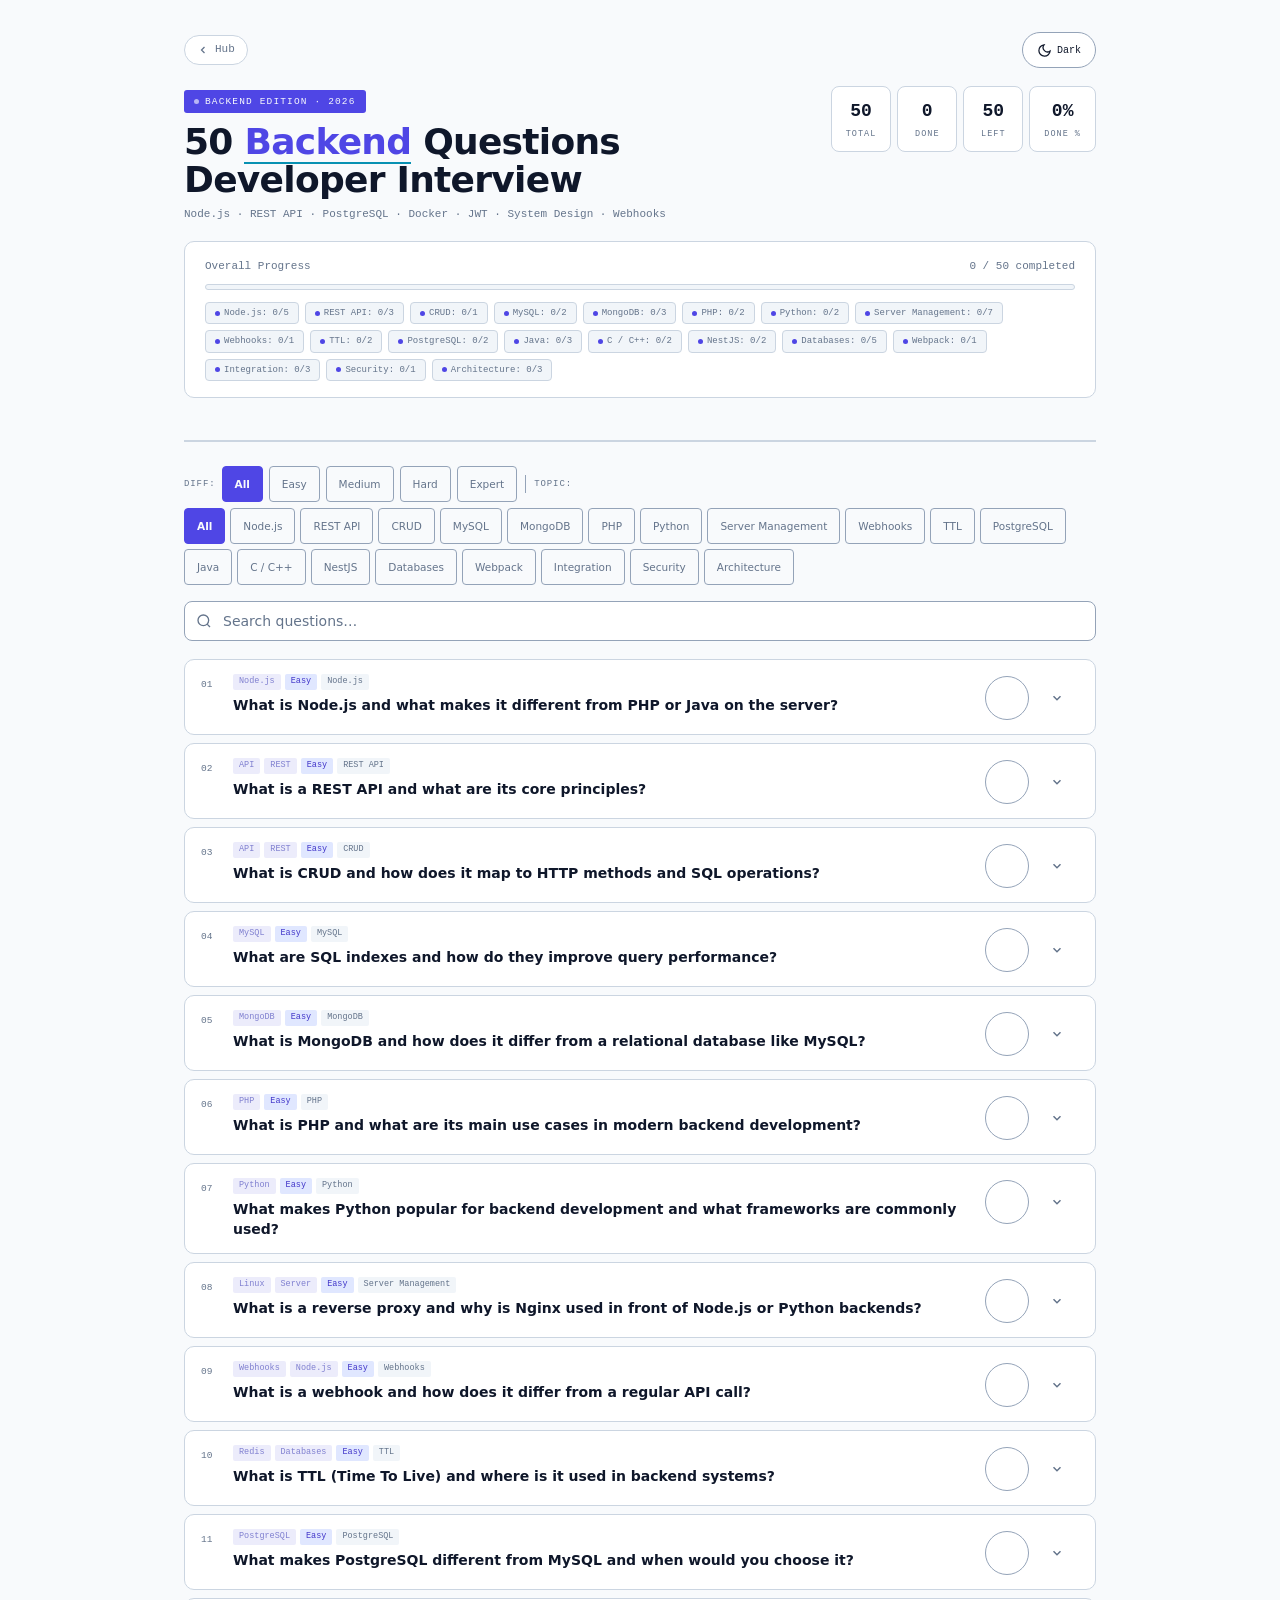
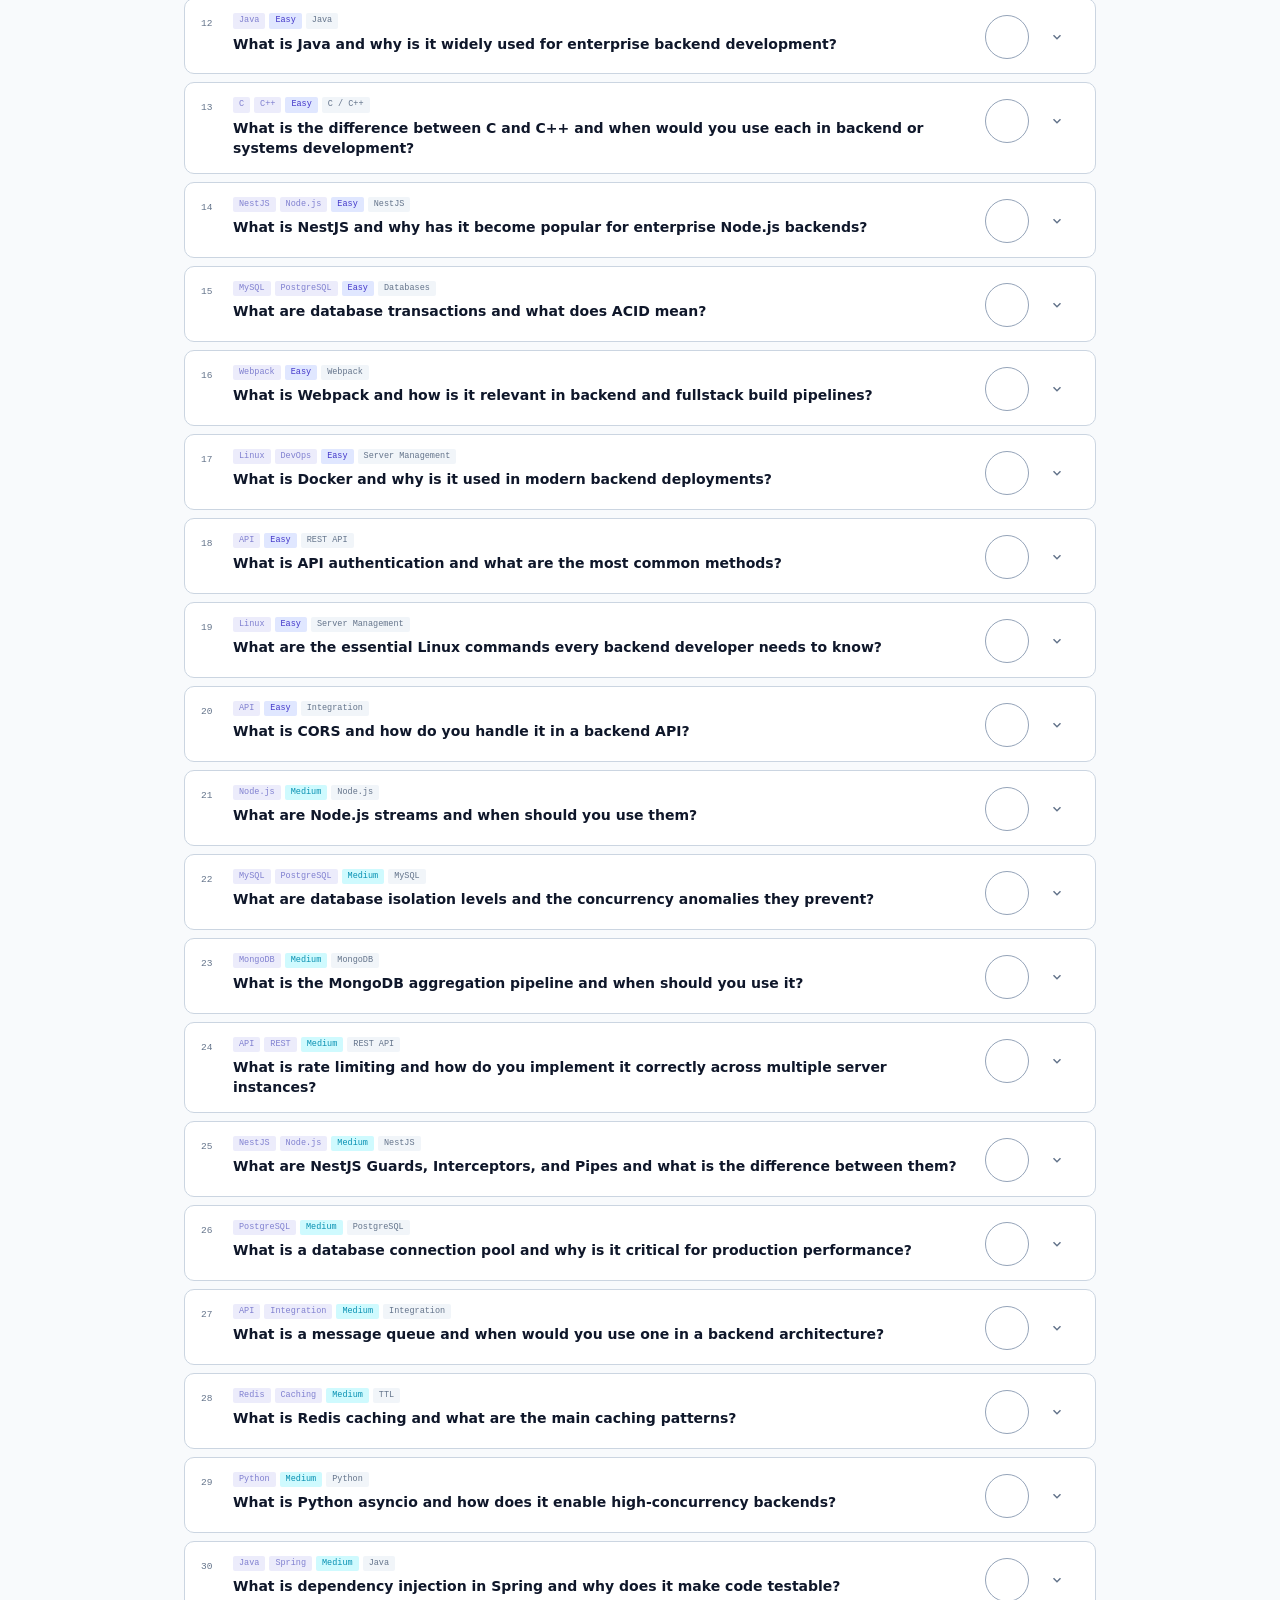
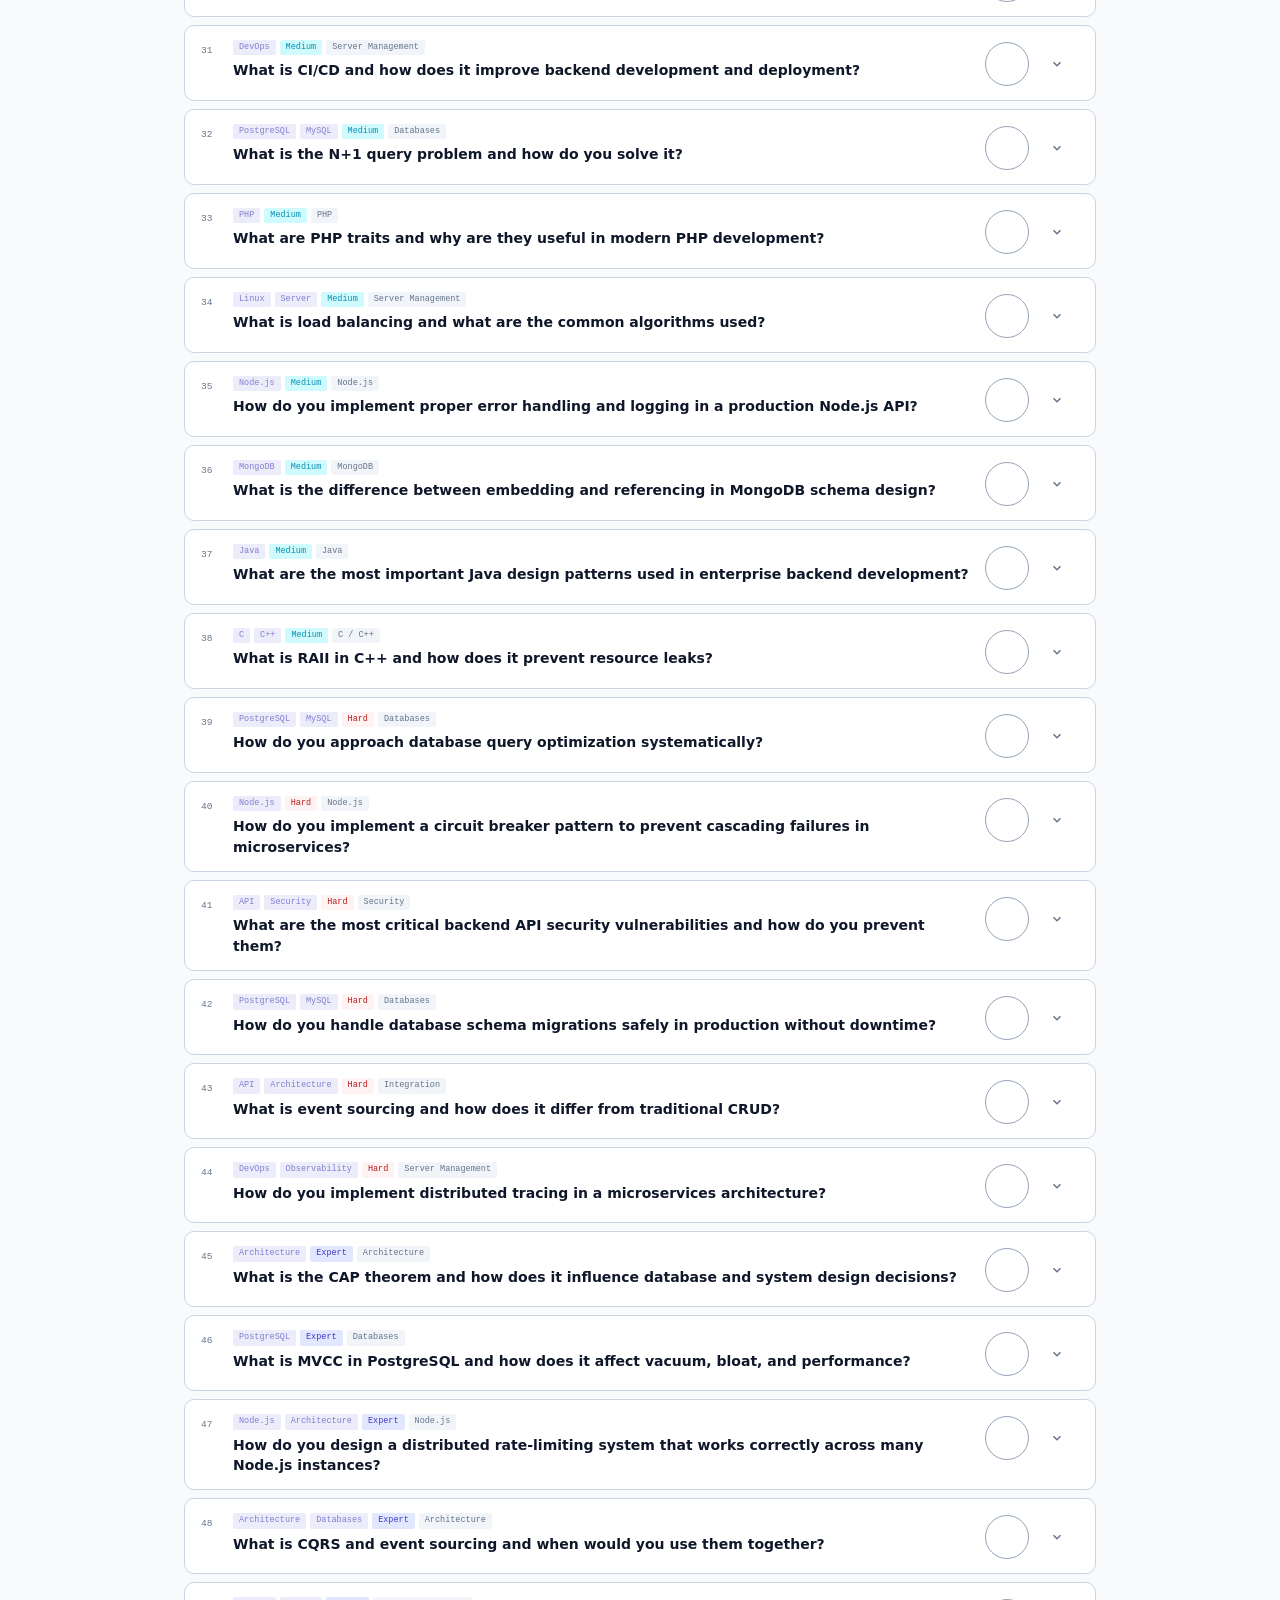
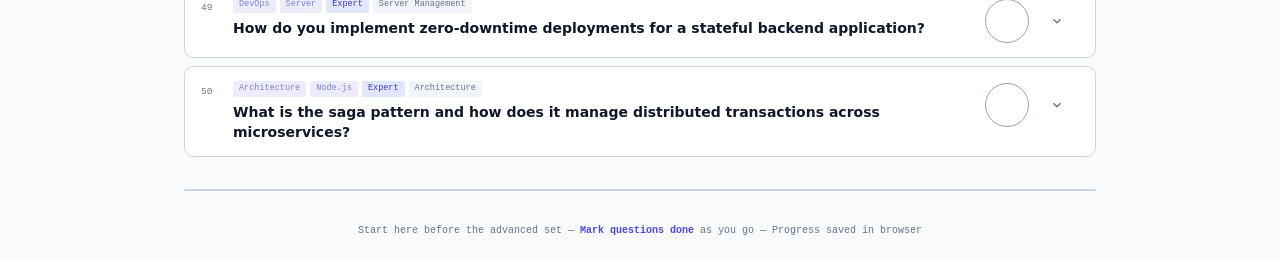
==== backend-50/index.html @ 34aa57be "initial commit" ====
<!DOCTYPE html>
<html lang="en" data-theme="light">

<head>
  <meta charset="UTF-8">
  <meta name="viewport" content="width=device-width, initial-scale=1.0">

  <!-- Security headers -->
  <meta http-equiv="X-Content-Type-Options" content="nosniff">
  <meta http-equiv="X-Frame-Options" content="DENY">
  <meta http-equiv="Referrer-Policy" content="strict-origin-when-cross-origin">
  <meta http-equiv="Permissions-Policy" content="camera=(), microphone=(), geolocation=()">
  <meta http-equiv="Content-Security-Policy"
    content="default-src 'self'; script-src 'self'; style-src 'self' https://fonts.googleapis.com; font-src 'self' https://fonts.gstatic.com; img-src 'self' data:; connect-src 'none'; frame-ancestors 'none'; base-uri 'self'; form-action 'self';">

  <!-- SEO -->
  <title>50 Basic Full Stack Interview Questions — React, JS, CSS, Node &amp; More</title>
  <meta name="description"
    content="50 beginner-level full-stack developer interview questions covering React, JavaScript, CSS, TailwindCSS, Node.js, Linux, MySQL, MongoDB, Git and more.">

  <!-- Fonts -->
  <link rel="preconnect" href="https://fonts.googleapis.com">
  <link rel="preconnect" href="https://fonts.gstatic.com" crossorigin>
  <link rel="stylesheet"
    href="https://fonts.googleapis.com/css2?family=Inter:wght@300;400;500;600;700&family=DM+Mono:wght@400;500&display=swap">

  <!-- Stylesheet -->
  <link rel="stylesheet" href="css/styles.css">

  <!-- Theme: runs before body to prevent FOUC -->
  <script src="../assets/js/theme.js"></script>
</head>

<body>

  <!-- Skip navigation link (keyboard / AT users) -->
  <a href="#main-content" class="skip-link">Skip to main content</a>

  <!-- ARIA live region for dynamic announcements -->
  <div id="a11y-live" role="status" aria-live="polite" aria-atomic="true"></div>

  <div class="wrap">

    <header>
      <!-- Top utility row: back link + theme toggle -->
      <div class="hdr-top-row">
        <a href="../index.html" class="back-link" aria-label="Back to Interview Prep Hub">
          <svg width="12" height="12" viewBox="0 0 24 24" fill="none" stroke="currentColor" stroke-width="2.5"
            aria-hidden="true">
            <polyline points="15 18 9 12 15 6" />
          </svg>
          Hub
        </a>
        <button id="theme-toggle" class="theme-btn" aria-label="Switch to dark mode" type="button">
          <!-- Icon injected by app.js -->
        </button>
      </div>

      <div class="hdr-row">
        <div>
          <div class="badge" aria-label="Backend Edition 2026">Backend Edition · 2026</div>
          <h1>50 <em>Backend</em> Questions<br>Developer Interview</h1>
          <p class="sub">Node.js · REST API · PostgreSQL · Docker · JWT · System Design · Webhooks</p>
        </div>

        <!-- Stats (aria-live so updates are announced) -->
        <div class="stats" id="stats-region" role="group" aria-label="Progress stats" aria-live="polite">
          <div class="sp">
            <span class="sn" id="tQ" style="color:var(--accent)">50</span>
            <span class="sl">Total</span>
          </div>
          <div class="sp">
            <span class="sn" id="dQ" style="color:var(--accent)">0</span>
            <span class="sl">Done</span>
          </div>
          <div class="sp">
            <span class="sn" id="lQ" style="color:var(--amber)">50</span>
            <span class="sl">Left</span>
          </div>
          <div class="sp">
            <span class="sn" id="pQ" style="color:var(--muted)">0%</span>
            <span class="sl">Done %</span>
          </div>
        </div>
      </div>

      <!-- Progress bar -->
      <div class="pw" role="region" aria-label="Overall progress">
        <div class="pm">
          <span>Overall Progress</span>
          <span id="ptxt" aria-live="polite">0 / 50 completed</span>
        </div>
        <div class="ptrack" role="progressbar" aria-valuenow="0" aria-valuemin="0" aria-valuemax="100"
          aria-label="Completion progress">
          <div class="pfill" id="pfill"></div>
        </div>
        <div class="cpwrap" id="cpwrap" aria-label="Progress by category"></div>
      </div>
    </header>

    <main id="main-content">

      <!-- Filters -->
      <nav aria-label="Filter questions">
        <div class="fb" role="group" aria-label="Filter controls">
          <span class="fl" id="diff-label">Diff:</span>
          <button class="btn" data-d="all" aria-pressed="true" aria-describedby="diff-label">All</button>
          <button class="btn" data-d="Easy" aria-pressed="false" aria-describedby="diff-label">Easy</button>
          <button class="btn" data-d="Medium" aria-pressed="false" aria-describedby="diff-label">Medium</button>
          <button class="btn" data-d="Hard" aria-pressed="false" aria-describedby="diff-label">Hard</button>
          <button class="btn" data-d="Expert" aria-pressed="false" aria-describedby="diff-label">Expert</button>
          <div class="fs" role="separator" aria-hidden="true"></div>
          <span class="fl" id="topic-label">Topic:</span>
          <div class="fbwrap" id="catbtns" role="group" aria-labelledby="topic-label"></div>
        </div>
      </nav>

      <!-- Search -->
      <div class="sw">
        <svg class="sico" viewBox="0 0 24 24" fill="none" stroke="currentColor" stroke-width="2" aria-hidden="true">
          <circle cx="11" cy="11" r="8" />
          <line x1="21" y1="21" x2="16.65" y2="16.65" />
        </svg>
        <label for="srch" class="sr-only">Search questions</label>
        <input type="search" id="srch" name="search" placeholder="Search questions…" maxlength="120" autocomplete="off"
          spellcheck="false" aria-label="Search questions by topic, category or keyword">
      </div>

      <!-- Question list -->
      <section aria-label="Interview questions" aria-live="polite" aria-relevant="additions removals">
        <div class="ql" id="ql" role="list"></div>
      </section>

    </main>

    <footer>
      Start here before the advanced set —
      <span>Mark questions done</span> as you go —
      Progress saved in browser
    </footer>

  </div><!-- /.wrap -->

  <!-- App JS (deferred) -->
  <script src="js/app.js" defer></script>
</body>

</html>
---- backend-50/css/styles.css ----
/*
 * backend-50/css/styles.css
 * Mobile-first, dark/light mode, WCAG 2.1 AA accessible.
 * Accent: indigo (#4f46e5) / cyan (#0891b2)
 */

@import url('https://fonts.googleapis.com/css2?family=Inter:wght@300;400;500;600;700&family=DM+Mono:wght@400;500&display=swap');

/* ── Resets ── */
*, *::before, *::after { box-sizing: border-box; margin: 0; padding: 0; }

/* ── Skip link ── */
.skip-link {
  position: absolute; top: -100%; left: 50%; transform: translateX(-50%);
  background: var(--accent); color: #fff;
  padding: 8px 20px; border-radius: 0 0 8px 8px;
  font-weight: 700; font-size: 14px; z-index: 9999;
  transition: top .2s; text-decoration: none;
}
.skip-link:focus { top: 0; }

/* ── Screen reader only ── */
.sr-only {
  position: absolute; width: 1px; height: 1px; padding: 0;
  margin: -1px; overflow: hidden; clip: rect(0,0,0,0);
  white-space: nowrap; border: 0;
}

/* ── Light tokens (default) ── */
:root,
[data-theme="light"] {
  --bg: #f8fafc;
  --surface: #ffffff;
  --surface2: #f1f5f9;
  --surface3: #e2e8f0;
  --border: #cbd5e1;
  --border2: #94a3b8;
  --text: #0f172a;
  --text2: #334155;
  --muted: #64748b;
  --accent: #4f46e5;
  --accent-dim: rgba(79,70,229,.08);
  --amber: #0891b2;
  --amber-dim: rgba(8,145,178,.08);
  --easy-bg: #e0e7ff; --easy-text: #4338ca;
  --med-bg: #cffafe;  --med-text: #0891b2;
  --hard-bg: #fef2f2; --hard-text: #b91c1c;
  --expert-bg: #fce7f3; --expert-text: #be185d;
  --code-bg: #1e1e2e; --code-text: #cdd6f4;
  --progress-fill: linear-gradient(90deg,#4f46e5,#0891b2);
  color-scheme: light;
}

/* ── Dark tokens ── */
[data-theme="dark"] {
  --bg: #0f172a;
  --surface: #1e293b;
  --surface2: #334155;
  --surface3: #475569;
  --border: #334155;
  --border2: #475569;
  --text: #f8fafc;
  --text2: #cbd5e1;
  --muted: #94a3b8;
  --accent: #818cf8;
  --accent-dim: rgba(129,140,248,.1);
  --amber: #22d3ee;
  --amber-dim: rgba(34,211,238,.1);
  --easy-bg: rgba(129,140,248,.1); --easy-text: #818cf8;
  --med-bg: rgba(34,211,238,.1);  --med-text: #22d3ee;
  --hard-bg: rgba(248,113,113,.1); --hard-text: #f87171;
  --expert-bg: rgba(244,114,182,.1); --expert-text: #f472b6;
  --code-bg: #0b1610; --code-text: #a0d8a8;
  --progress-fill: linear-gradient(90deg,#818cf8,#22d3ee);
  color-scheme: dark;
}

/* System preference fallback */
@media (prefers-color-scheme: dark) {
  :root:not([data-theme="light"]) {
    --bg: #0f172a; --surface: #1e293b; --surface2: #334155; --surface3: #475569;
    --border: #334155; --border2: #475569; --text: #f8fafc; --text2: #cbd5e1;
    --muted: #94a3b8; --accent: #818cf8; --accent-dim: rgba(129,140,248,.1);
    --amber: #22d3ee; --amber-dim: rgba(34,211,238,.1);
    --easy-bg: rgba(129,140,248,.1); --easy-text: #818cf8;
    --med-bg: rgba(34,211,238,.1);  --med-text: #22d3ee;
    --hard-bg: rgba(248,113,113,.1); --hard-text: #f87171;
    --expert-bg: rgba(244,114,182,.1); --expert-text: #f472b6;
    --code-bg: #0b1610; --code-text: #a0d8a8;
    --progress-fill: linear-gradient(90deg,#818cf8,#22d3ee);
    color-scheme: dark;
  }
}

/* ── Base ── */
html { scroll-behavior: smooth; }

body {
  font-family: 'Inter', system-ui, sans-serif;
  background: var(--bg);
  color: var(--text);
  min-height: 100vh;
  line-height: 1.6;
  transition: background .3s, color .3s;
}

/* ── Layout ── */
.wrap {
  max-width: 960px;
  margin: 0 auto;
  padding: 0 clamp(14px, 4vw, 24px);
}

/* ── Header ── */
header {
  padding: clamp(20px,4vw,32px) 0 clamp(16px,3vw,22px);
  border-bottom: 2px solid var(--border);
  margin-bottom: clamp(16px,3vw,24px);
}

.hdr-top-row {
  display: flex;
  align-items: center;
  justify-content: space-between;
  margin-bottom: clamp(12px, 2vw, 18px);
  flex-wrap: wrap;
  gap: 8px;
}

.hdr-row {
  display: flex;
  align-items: flex-start;
  justify-content: space-between;
  gap: 16px;
  flex-wrap: wrap;
  margin-bottom: clamp(14px,2vw,18px);
}

/* Back link */
.back-link {
  display: inline-flex;
  align-items: center;
  gap: 6px;
  font-family: 'DM Mono', monospace;
  font-size: 11px;
  color: var(--muted);
  text-decoration: none;
  padding: 5px 12px;
  border-radius: 99px;
  border: 1px solid var(--border);
  background: var(--surface);
  transition: color .2s, border-color .2s;
}
.back-link:hover { color: var(--accent); border-color: var(--accent); }
.back-link:focus-visible { outline: 3px solid var(--accent); outline-offset: 2px; }

/* Theme toggle */
.theme-btn {
  display: inline-flex;
  align-items: center;
  justify-content: center;
  gap: 5px;
  padding: 6px 14px;
  border-radius: 99px;
  border: 1px solid var(--border2);
  background: var(--surface);
  color: var(--text);
  font-family: 'DM Mono', monospace;
  font-size: 10px;
  cursor: pointer;
  transition: border-color .2s, background .2s;
  min-height: 36px;
}
.theme-btn:hover { border-color: var(--accent); }
.theme-btn:focus-visible { outline: 3px solid var(--accent); outline-offset: 2px; }

/* Badge */
.badge {
  display: inline-flex;
  align-items: center;
  gap: 6px;
  background: var(--accent);
  color: var(--bg);
  font-size: 9.5px;
  letter-spacing: .12em;
  text-transform: uppercase;
  padding: 4px 10px;
  border-radius: 3px;
  margin-bottom: 10px;
  font-family: 'DM Mono', monospace;
}
.badge::before { content: ''; width: 5px; height: 5px; border-radius: 50%; background: rgba(255,255,255,.6); }

h1 {
  font-size: clamp(22px, 5vw, 36px);
  font-weight: 800;
  line-height: 1.05;
  letter-spacing: -.02em;
  color: var(--text);
}
h1 em { font-style: normal; color: var(--accent); border-bottom: 2px solid var(--amber); }

.sub {
  font-size: 11px;
  color: var(--muted);
  margin-top: 6px;
  font-family: 'DM Mono', monospace;
  line-height: 1.7;
}

/* ── Stats ── */
.stats {
  display: grid;
  grid-template-columns: repeat(2, 1fr);
  gap: 6px;
  flex-shrink: 0;
}
@media (min-width: 480px) {
  .stats { display: flex; flex-wrap: wrap; gap: 6px; }
}
.sp {
  background: var(--surface);
  border: 1.5px solid var(--border);
  border-radius: 8px;
  padding: 10px 14px;
  display: flex;
  flex-direction: column;
  align-items: center;
  gap: 2px;
  min-width: 60px;
}
.sn { font-size: clamp(16px,3vw,18px); font-weight: 800; font-family: 'DM Mono', monospace; }
.sl { font-size: 8.5px; color: var(--muted); text-transform: uppercase; letter-spacing: .12em; font-family: 'DM Mono', monospace; }

/* ── Progress ── */
.pw {
  background: var(--surface);
  border: 1.5px solid var(--border);
  border-radius: 10px;
  padding: clamp(12px,2vw,16px) clamp(14px,3vw,20px);
  margin-bottom: clamp(14px,2vw,20px);
}
.pm {
  display: flex;
  justify-content: space-between;
  font-size: 11px;
  color: var(--muted);
  margin-bottom: 8px;
  font-family: 'DM Mono', monospace;
  flex-wrap: wrap;
  gap: 4px;
}
.ptrack { height: 6px; background: var(--surface2); border-radius: 3px; overflow: hidden; border: 1px solid var(--border); }
.pfill {
  height: 100%;
  background: var(--progress-fill);
  border-radius: 3px;
  transition: width .5s cubic-bezier(.4,0,.2,1);
  width: 0%;
}
.cpwrap { display: flex; gap: 6px; margin-top: 12px; flex-wrap: wrap; }
.cpill {
  font-size: 9px;
  font-family: 'DM Mono', monospace;
  padding: 3px 9px;
  border-radius: 4px;
  background: var(--surface2);
  color: var(--muted);
  display: flex; align-items: center; gap: 4px;
  border: 1px solid var(--border);
}
.cpill .dot { width: 5px; height: 5px; border-radius: 50%; background: var(--accent); flex-shrink: 0; }

/* ── Filter bar ── */
.fb {
  display: flex;
  gap: 6px;
  flex-wrap: wrap;
  margin-bottom: clamp(12px,2vw,16px);
  align-items: center;
}
.fl { font-size: 9px; color: var(--muted); letter-spacing: .1em; text-transform: uppercase; font-family: 'DM Mono', monospace; white-space: nowrap; }
.fs { width: 1px; height: 18px; background: var(--border2); margin: 0 2px; flex-shrink: 0; }
.fbwrap { display: flex; gap: 5px; flex-wrap: wrap; }

/* Buttons — min 44px touch target */
.btn {
  padding: 0 12px;
  min-height: 36px;
  border-radius: 4px;
  border: 1.5px solid var(--border2);
  background: transparent;
  color: var(--muted);
  font-size: 10.5px;
  cursor: pointer;
  transition: all .15s;
  white-space: nowrap;
  font-weight: 500;
  font-family: inherit;
}
.btn:hover { border-color: var(--accent); color: var(--accent); }
.btn:focus-visible { outline: 3px solid var(--accent); outline-offset: 2px; }
.btn[aria-pressed="true"] { background: var(--accent); border-color: var(--accent); color: var(--bg); font-weight: 700; }
.btn[aria-pressed="true"].e { background: var(--easy-text); border-color: var(--easy-text); color: var(--bg); }
.btn[aria-pressed="true"].m { background: var(--amber); border-color: var(--amber); color: var(--bg); }
.btn[aria-pressed="true"].h { background: var(--hard-text); border-color: var(--hard-text); color: var(--bg); }
.btn[aria-pressed="true"].x { background: var(--expert-text); border-color: var(--expert-text); color: var(--bg); }

/* ── Search ── */
.sw { position: relative; margin-bottom: clamp(14px,2vw,18px); }
.sico {
  position: absolute; left: 12px; top: 50%; transform: translateY(-50%);
  color: var(--muted); pointer-events: none;
  width: 16px; height: 16px;
}
#srch {
  width: 100%;
  background: var(--surface);
  border: 1.5px solid var(--border2);
  border-radius: 8px;
  padding: 11px 14px 11px 38px;
  color: var(--text);
  font-size: 14px;
  font-family: inherit;
  outline: none;
  transition: border-color .2s;
}
#srch:focus { border-color: var(--accent); box-shadow: 0 0 0 3px var(--accent-dim); }
#srch::placeholder { color: var(--muted); }

/* ── Question list ── */
.ql { display: flex; flex-direction: column; gap: 8px; }

/* ── Question card ── */
.qc {
  background: var(--surface);
  border: 1.5px solid var(--border);
  border-radius: 10px;
  overflow: hidden;
  transition: border-color .2s, transform .15s, box-shadow .2s;
}
.qc:hover { border-color: var(--border2); transform: translateY(-1px); box-shadow: 0 2px 12px rgba(0,0,0,.06); }
.qc.done { border-color: color-mix(in srgb, var(--accent) 30%, transparent); background: color-mix(in srgb, var(--accent) 3%, var(--surface)); }
.qc.open { border-color: var(--accent); box-shadow: 0 0 0 2px var(--accent-dim); }

/* Question header — clickable via button */
.qh {
  display: flex;
  align-items: flex-start;
  gap: 10px;
  padding: clamp(12px,2vw,14px) clamp(12px,2.5vw,16px);
}
.qn { font-family: 'DM Mono', monospace; font-size: 9.5px; color: var(--muted); min-width: 22px; padding-top: 3px; }
.qm { flex: 1; min-width: 0; }
.qt { display: flex; gap: 4px; flex-wrap: wrap; margin-bottom: 5px; }
.tg { font-family: 'DM Mono', monospace; font-size: 8.5px; padding: 1px 6px; border-radius: 2px; font-weight: 500; }
.tt { background: rgba(100,100,220,.12); color: #8080d0; }
.tc { background: var(--surface2); color: var(--muted); }
.te { background: var(--easy-bg); color: var(--easy-text); }
.tm { background: var(--med-bg); color: var(--med-text); }
.th { background: var(--hard-bg); color: var(--hard-text); }
.tx { background: var(--expert-bg); color: var(--expert-text); }
.qq { font-size: clamp(13px,2.5vw,14px); font-weight: 600; color: var(--text); line-height: 1.45; }

.qa { display: flex; align-items: center; gap: 6px; flex-shrink: 0; padding-top: 2px; }

/* Done button — 44×44 touch target (WCAG 2.5.5) */
.db {
  width: 44px; height: 44px;
  border-radius: 50%;
  border: 1.5px solid var(--border2);
  background: transparent;
  cursor: pointer;
  display: flex; align-items: center; justify-content: center;
  transition: all .18s;
  flex-shrink: 0;
  color: var(--muted);
}
.db:hover { border-color: var(--accent); background: var(--accent-dim); }
.db:focus-visible { outline: 3px solid var(--accent); outline-offset: 2px; }
.db[aria-pressed="true"] { background: var(--accent); border-color: var(--accent); }
.db svg { width: 12px; height: 12px; stroke: var(--bg); stroke-width: 3; fill: none; opacity: 0; transition: opacity .15s; }
.db[aria-pressed="true"] svg { opacity: 1; }

/* Toggle button — 44×44 */
.toggle-btn {
  width: 44px; height: 44px;
  border-radius: 50%;
  border: none;
  background: transparent;
  cursor: pointer;
  display: flex; align-items: center; justify-content: center;
  flex-shrink: 0;
  color: var(--muted);
  transition: color .2s, background .2s;
}
.toggle-btn:hover { background: var(--surface2); color: var(--accent); }
.toggle-btn:focus-visible { outline: 3px solid var(--accent); outline-offset: 2px; }
.toggle-btn svg { transition: transform .3s cubic-bezier(.4,0,.2,1); }
.toggle-btn[aria-expanded="true"] svg { transform: rotate(180deg); color: var(--accent); }

/* ── Answer body ── */
.qb {
  border-top: 1.5px solid var(--border);
  background: var(--surface2);
  padding: clamp(14px,3vw,18px) clamp(14px,3vw,18px) clamp(16px,3vw,20px);
}
.qb[hidden] { display: none !important; }

/* Indent on wider screens */
@media (min-width: 600px) {
  .qb { padding-left: 52px; }
}

.sh {
  font-family: 'DM Mono', monospace;
  font-size: 8.5px; color: var(--accent);
  letter-spacing: .18em; text-transform: uppercase;
  margin-bottom: 9px;
  display: flex; align-items: center; gap: 8px;
}
.sh::after { content: ''; flex: 1; height: 1px; background: var(--border); }

.at { font-size: clamp(12.5px,2.5vw,13.5px); color: var(--text2); line-height: 1.82; }
.at strong { color: var(--text); font-weight: 700; }
.at em { color: var(--muted); font-style: italic; }
.at code {
  font-family: 'DM Mono', monospace;
  font-size: 11px;
  background: var(--surface3);
  padding: 1px 5px; border-radius: 3px;
  color: var(--accent);
  border: 1px solid var(--border);
  word-break: break-all;
}

.cb {
  background: var(--code-bg);
  border-radius: 8px;
  padding: clamp(10px,2vw,14px) clamp(12px,2.5vw,16px);
  margin: 11px 0;
  font-family: 'DM Mono', monospace;
  font-size: clamp(10px,2vw,11px);
  color: var(--code-text);
  overflow-x: auto;
  line-height: 1.65;
  white-space: pre-wrap;
  word-break: break-word;
  border: 1px solid var(--border2);
}

.eb {
  background: var(--accent-dim);
  border: 1.5px solid color-mix(in srgb, var(--accent) 20%, transparent);
  border-radius: 8px;
  padding: clamp(10px,2vw,13px) clamp(12px,2.5vw,15px);
  margin-top: 12px;
}
.ehe { font-family: 'DM Mono', monospace; font-size: 8.5px; color: var(--accent); letter-spacing: .12em; margin-bottom: 7px; text-transform: uppercase; }
.et { font-size: clamp(12px,2vw,12.5px); color: var(--text2); line-height: 1.75; font-style: italic; }

.tb {
  background: var(--amber-dim);
  border-left: 3px solid color-mix(in srgb, var(--amber) 50%, transparent);
  padding: 10px 13px;
  margin-top: 11px;
  font-size: clamp(11.5px,2vw,12px);
  color: var(--muted);
  line-height: 1.7;
  border-radius: 0 6px 6px 0;
}
.tbl { font-weight: 700; color: var(--amber); font-family: 'DM Mono', monospace; font-size: 9px; letter-spacing: .1em; margin-bottom: 3px; text-transform: uppercase; }

/* ── Empty state ── */
.es {
  text-align: center;
  padding: clamp(40px,8vw,60px) 20px;
  color: var(--muted);
}
.es p { font-size: 14px; }

/* ── Footer ── */
footer {
  padding: clamp(20px,4vw,32px) 0 clamp(16px,3vw,20px);
  text-align: center;
  color: var(--muted);
  font-size: 10px;
  font-family: 'DM Mono', monospace;
  border-top: 2px solid var(--border);
  margin-top: clamp(24px,4vw,32px);
}
footer span { color: var(--accent); font-weight: 700; }

/* ── Live region (screen reader announcements) ── */
#a11y-live { position: absolute; left: -9999px; top: auto; width: 1px; height: 1px; overflow: hidden; }

/* ── Reduced motion ── */
@media (prefers-reduced-motion: reduce) {
  *, *::before, *::after {
    animation-duration: 0.01ms !important;
    animation-iteration-count: 1 !important;
    transition-duration: 0.01ms !important;
  }
}
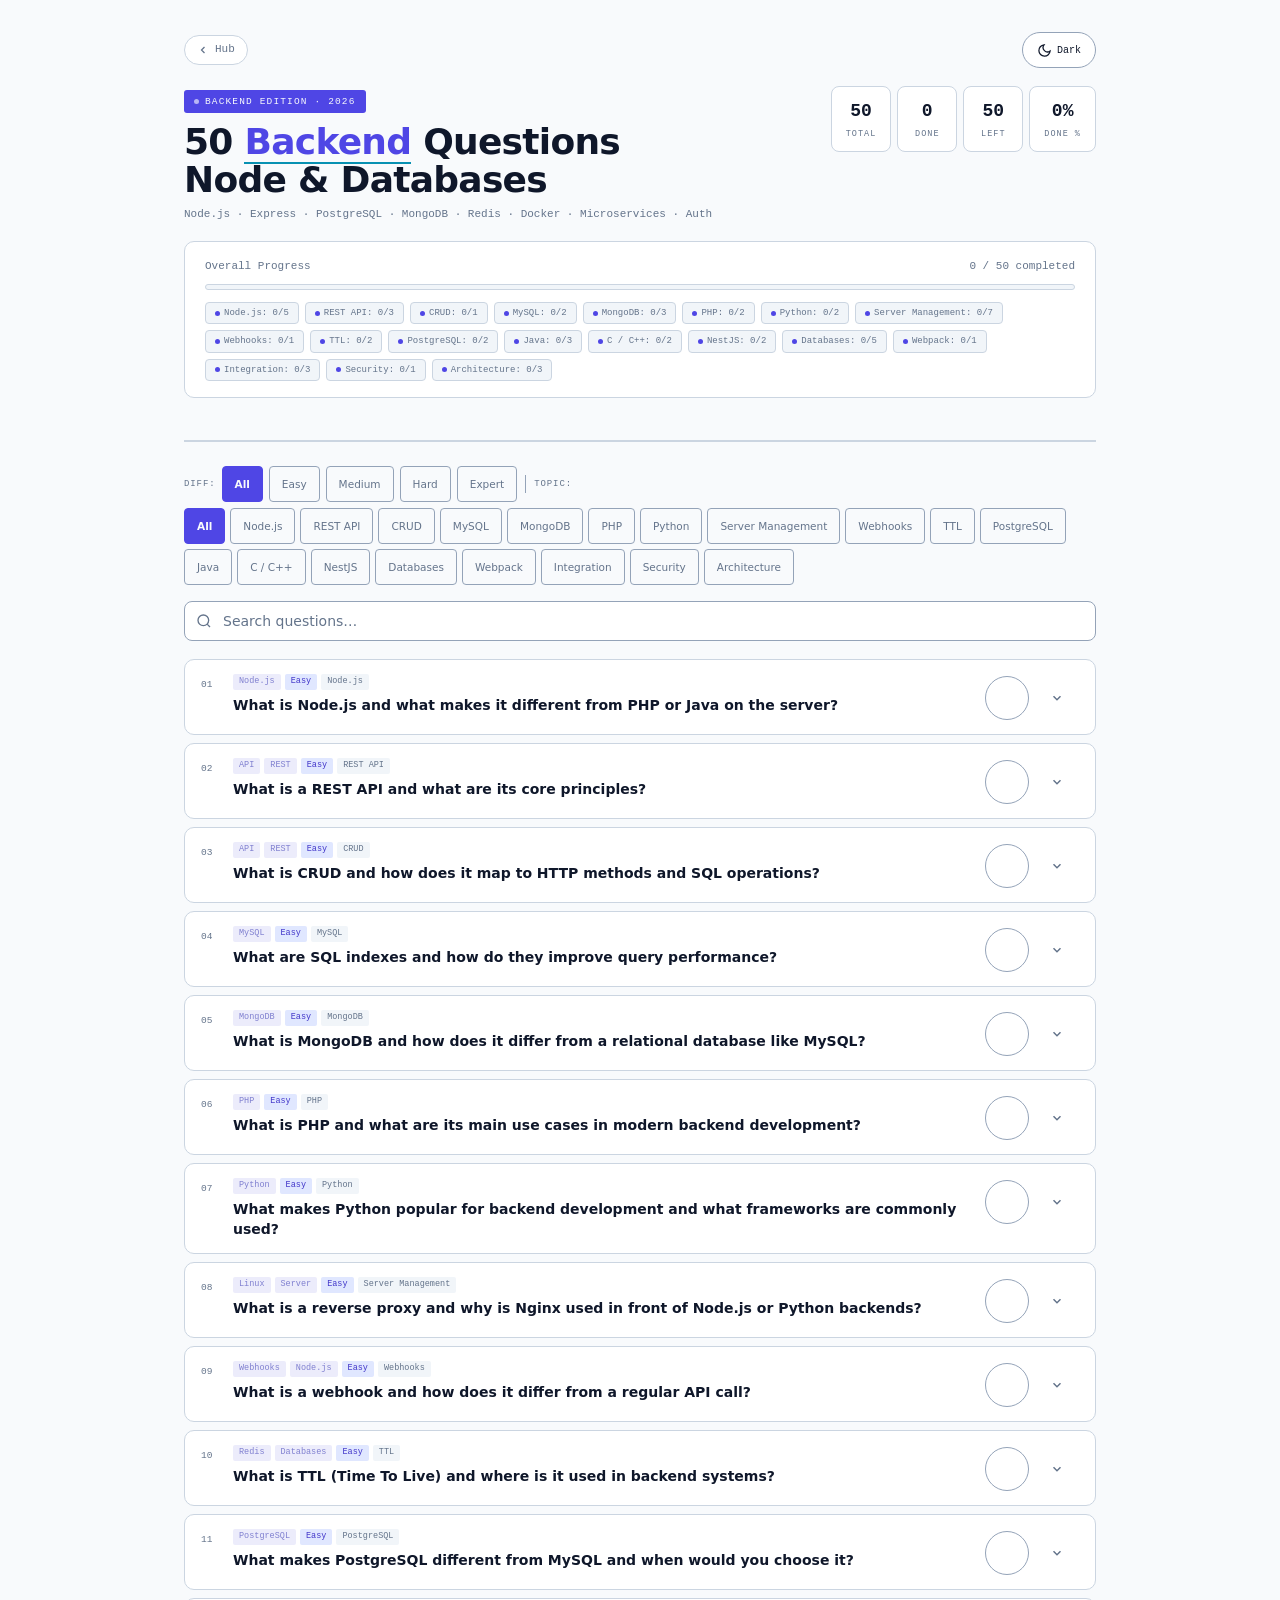
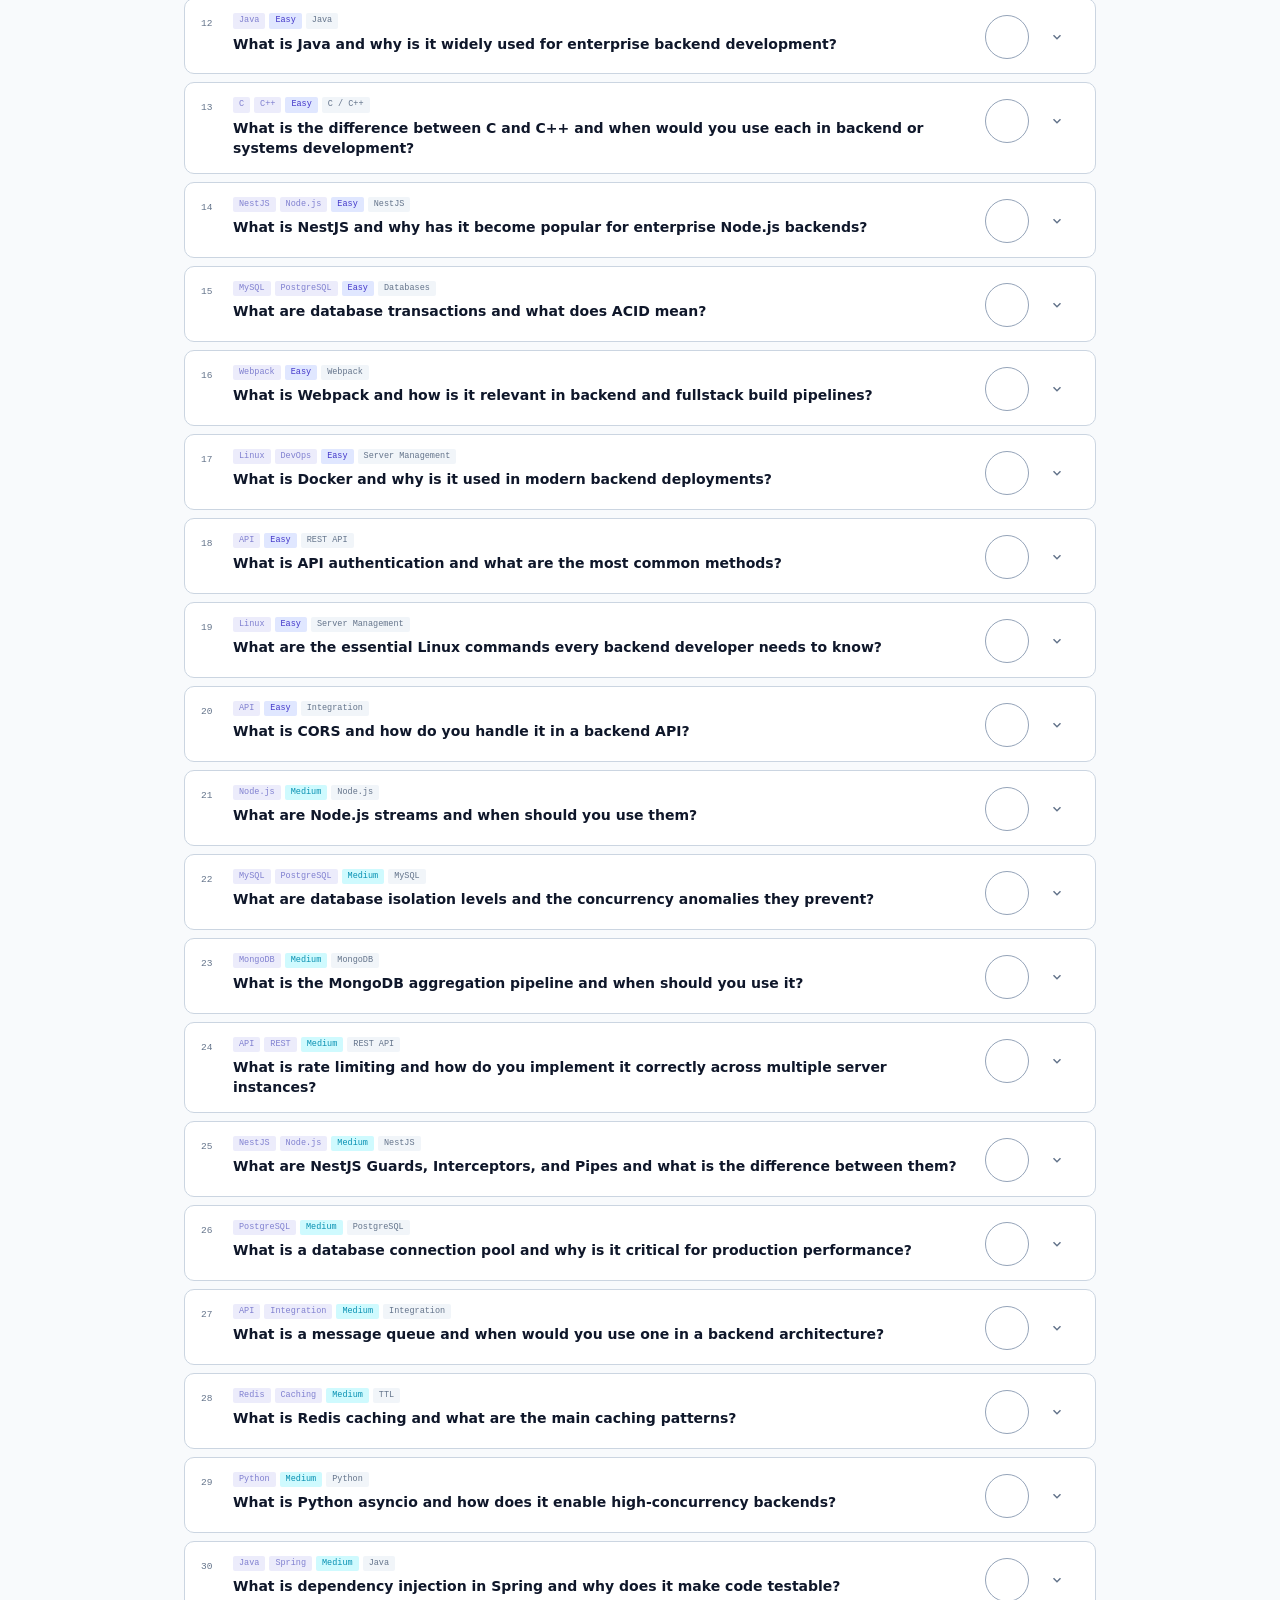
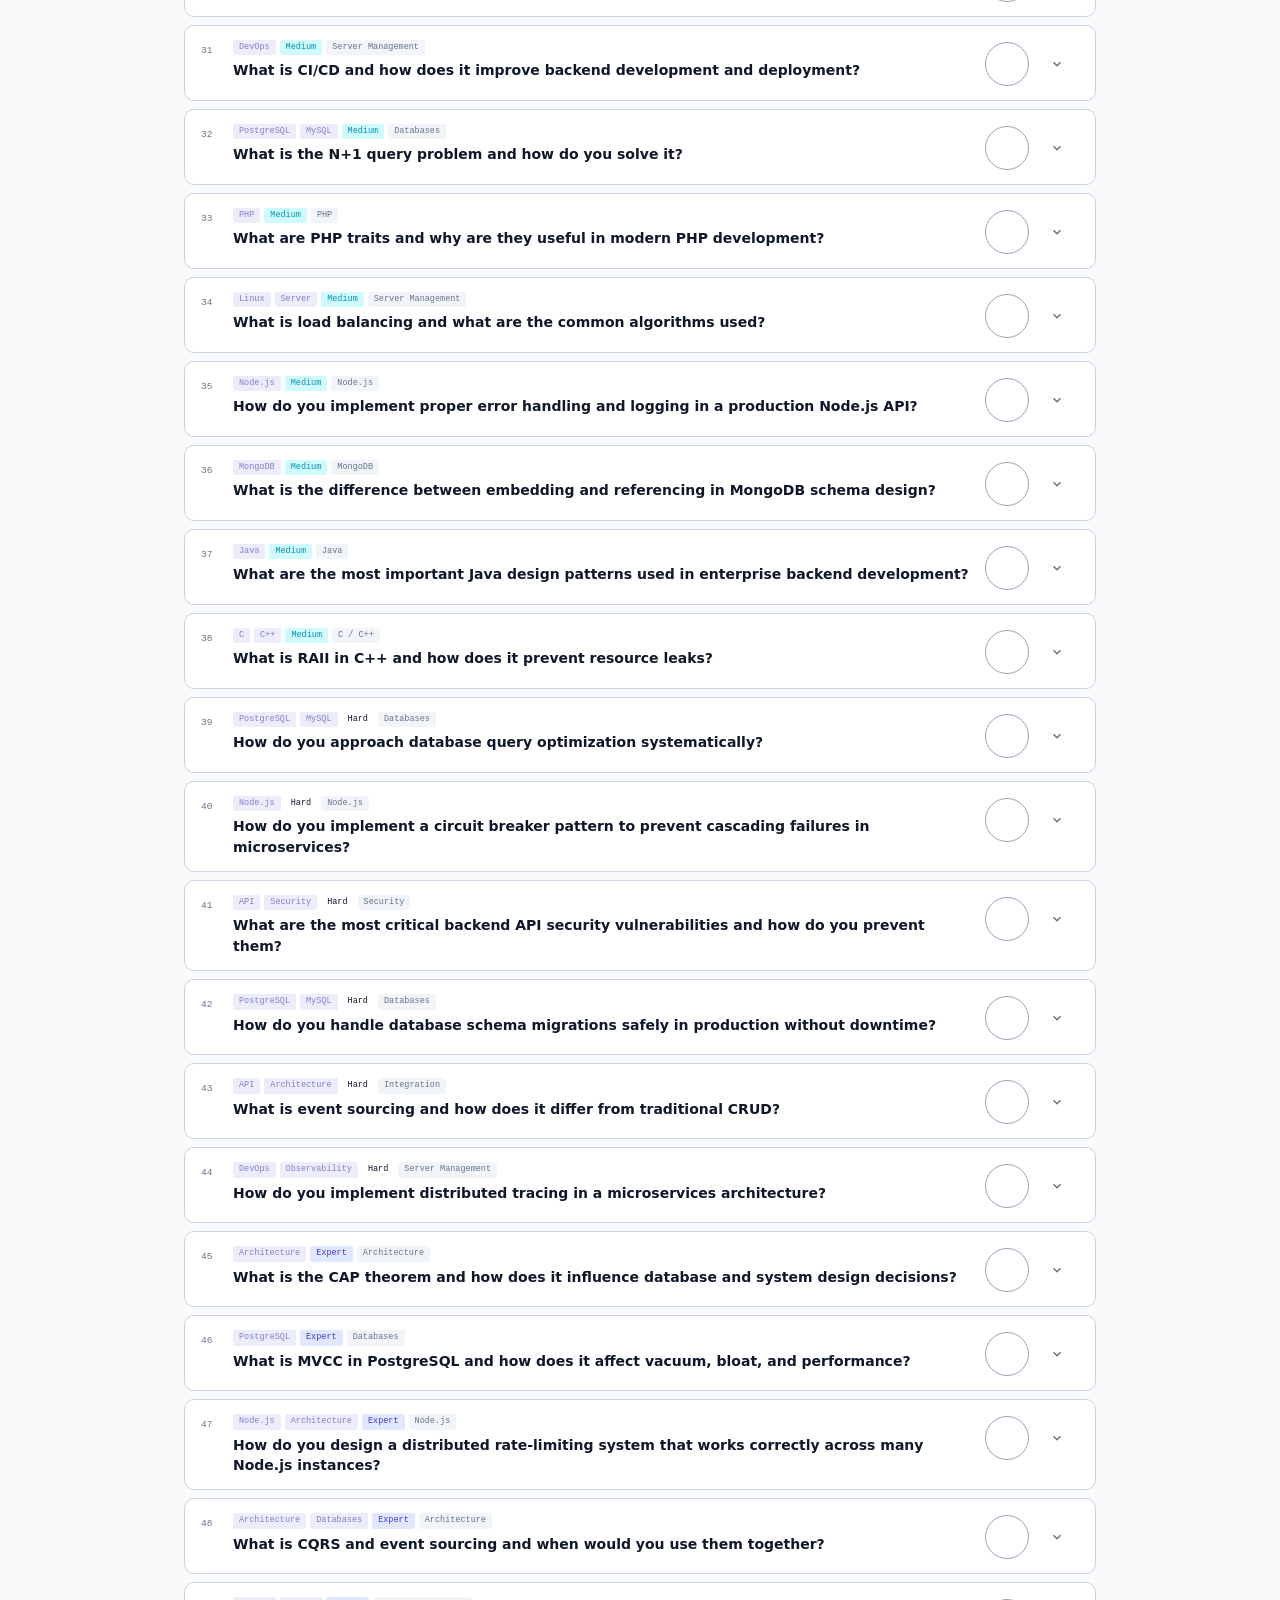
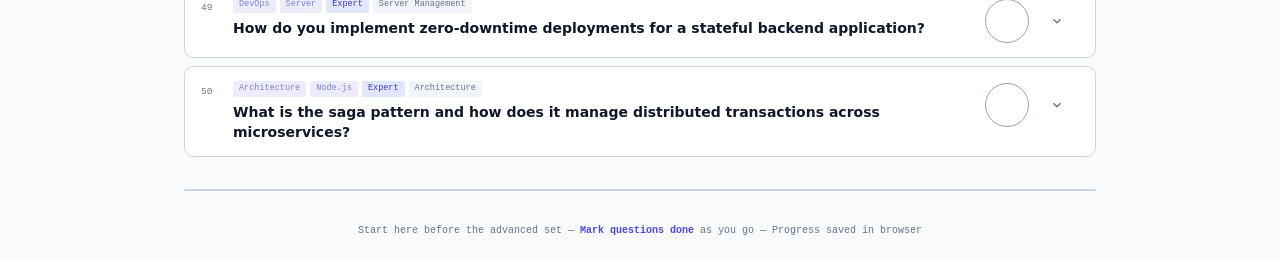
==== commit 2341df0d: "Component based rendering" ====
--- a/backend-50/index.html
+++ b/backend-50/index.html
@@ -41,90 +41,12 @@
 
   <div class="wrap">
 
-    <header>
-      <!-- Top utility row: back link + theme toggle -->
-      <div class="hdr-top-row">
-        <a href="../index.html" class="back-link" aria-label="Back to Interview Prep Hub">
-          <svg width="12" height="12" viewBox="0 0 24 24" fill="none" stroke="currentColor" stroke-width="2.5"
-            aria-hidden="true">
-            <polyline points="15 18 9 12 15 6" />
-          </svg>
-          Hub
-        </a>
-        <button id="theme-toggle" class="theme-btn" aria-label="Switch to dark mode" type="button">
-          <!-- Icon injected by app.js -->
-        </button>
-      </div>
-
-      <div class="hdr-row">
-        <div>
-          <div class="badge" aria-label="Backend Edition 2026">Backend Edition · 2026</div>
-          <h1>50 <em>Backend</em> Questions<br>Developer Interview</h1>
-          <p class="sub">Node.js · REST API · PostgreSQL · Docker · JWT · System Design · Webhooks</p>
-        </div>
-
-        <!-- Stats (aria-live so updates are announced) -->
-        <div class="stats" id="stats-region" role="group" aria-label="Progress stats" aria-live="polite">
-          <div class="sp">
-            <span class="sn" id="tQ" style="color:var(--accent)">50</span>
-            <span class="sl">Total</span>
-          </div>
-          <div class="sp">
-            <span class="sn" id="dQ" style="color:var(--accent)">0</span>
-            <span class="sl">Done</span>
-          </div>
-          <div class="sp">
-            <span class="sn" id="lQ" style="color:var(--amber)">50</span>
-            <span class="sl">Left</span>
-          </div>
-          <div class="sp">
-            <span class="sn" id="pQ" style="color:var(--muted)">0%</span>
-            <span class="sl">Done %</span>
-          </div>
-        </div>
-      </div>
-
-      <!-- Progress bar -->
-      <div class="pw" role="region" aria-label="Overall progress">
-        <div class="pm">
-          <span>Overall Progress</span>
-          <span id="ptxt" aria-live="polite">0 / 50 completed</span>
-        </div>
-        <div class="ptrack" role="progressbar" aria-valuenow="0" aria-valuemin="0" aria-valuemax="100"
-          aria-label="Completion progress">
-          <div class="pfill" id="pfill"></div>
-        </div>
-        <div class="cpwrap" id="cpwrap" aria-label="Progress by category"></div>
-      </div>
-    </header>
+    <iqhub-header badge="Backend Edition · 2026" title="50 <em>Backend</em> Questions<br>Node & Databases" sub="Node.js · Express · PostgreSQL · MongoDB · Redis · Docker · Microservices · Auth"></iqhub-header>
 
     <main id="main-content">
 
       <!-- Filters -->
-      <nav aria-label="Filter questions">
-        <div class="fb" role="group" aria-label="Filter controls">
-          <span class="fl" id="diff-label">Diff:</span>
-          <button class="btn" data-d="all" aria-pressed="true" aria-describedby="diff-label">All</button>
-          <button class="btn" data-d="Easy" aria-pressed="false" aria-describedby="diff-label">Easy</button>
-          <button class="btn" data-d="Medium" aria-pressed="false" aria-describedby="diff-label">Medium</button>
-          <button class="btn" data-d="Hard" aria-pressed="false" aria-describedby="diff-label">Hard</button>
-          <button class="btn" data-d="Expert" aria-pressed="false" aria-describedby="diff-label">Expert</button>
-          <div class="fs" role="separator" aria-hidden="true"></div>
-          <span class="fl" id="topic-label">Topic:</span>
-          <div class="fbwrap" id="catbtns" role="group" aria-labelledby="topic-label"></div>
-        </div>
-      </nav>
-
-      <!-- Search -->
-      <div class="sw">
-        <svg class="sico" viewBox="0 0 24 24" fill="none" stroke="currentColor" stroke-width="2" aria-hidden="true">
-          <circle cx="11" cy="11" r="8" />
-          <line x1="21" y1="21" x2="16.65" y2="16.65" />
-        </svg>
-        <label for="srch" class="sr-only">Search questions</label>
-        <input type="search" id="srch" name="search" placeholder="Search questions…" maxlength="120" autocomplete="off"
-          spellcheck="false" aria-label="Search questions by topic, category or keyword">
-      </div>
+      <iqhub-filters diffs="Easy,Medium,Hard,Expert"></iqhub-filters>
 
       <!-- Question list -->
       <section aria-label="Interview questions" aria-live="polite" aria-relevant="additions removals">
@@ -133,15 +55,14 @@
 
     </main>
 
-    <footer>
-      Start here before the advanced set —
-      <span>Mark questions done</span> as you go —
-      Progress saved in browser
-    </footer>
+    <iqhub-footer></iqhub-footer>
+    
 
   </div><!-- /.wrap -->
 
   <!-- App JS (deferred) -->
+  <script src="../components/iqhub-components.js" defer></script>
+  <script src="../assets/js/core-app.js" defer></script>
   <script src="js/app.js" defer></script>
 </body>
 
--- a/backend-50/css/styles.css
+++ b/backend-50/css/styles.css
@@ -1,3 +1,5 @@
+@import url('../../assets/css/core-app.css');
+
 /*
  * backend-50/css/styles.css
  * Mobile-first, dark/light mode, WCAG 2.1 AA accessible.
@@ -91,414 +93,3 @@
     color-scheme: dark;
   }
 }
-
-/* ── Base ── */
-html { scroll-behavior: smooth; }
-
-body {
-  font-family: 'Inter', system-ui, sans-serif;
-  background: var(--bg);
-  color: var(--text);
-  min-height: 100vh;
-  line-height: 1.6;
-  transition: background .3s, color .3s;
-}
-
-/* ── Layout ── */
-.wrap {
-  max-width: 960px;
-  margin: 0 auto;
-  padding: 0 clamp(14px, 4vw, 24px);
-}
-
-/* ── Header ── */
-header {
-  padding: clamp(20px,4vw,32px) 0 clamp(16px,3vw,22px);
-  border-bottom: 2px solid var(--border);
-  margin-bottom: clamp(16px,3vw,24px);
-}
-
-.hdr-top-row {
-  display: flex;
-  align-items: center;
-  justify-content: space-between;
-  margin-bottom: clamp(12px, 2vw, 18px);
-  flex-wrap: wrap;
-  gap: 8px;
-}
-
-.hdr-row {
-  display: flex;
-  align-items: flex-start;
-  justify-content: space-between;
-  gap: 16px;
-  flex-wrap: wrap;
-  margin-bottom: clamp(14px,2vw,18px);
-}
-
-/* Back link */
-.back-link {
-  display: inline-flex;
-  align-items: center;
-  gap: 6px;
-  font-family: 'DM Mono', monospace;
-  font-size: 11px;
-  color: var(--muted);
-  text-decoration: none;
-  padding: 5px 12px;
-  border-radius: 99px;
-  border: 1px solid var(--border);
-  background: var(--surface);
-  transition: color .2s, border-color .2s;
-}
-.back-link:hover { color: var(--accent); border-color: var(--accent); }
-.back-link:focus-visible { outline: 3px solid var(--accent); outline-offset: 2px; }
-
-/* Theme toggle */
-.theme-btn {
-  display: inline-flex;
-  align-items: center;
-  justify-content: center;
-  gap: 5px;
-  padding: 6px 14px;
-  border-radius: 99px;
-  border: 1px solid var(--border2);
-  background: var(--surface);
-  color: var(--text);
-  font-family: 'DM Mono', monospace;
-  font-size: 10px;
-  cursor: pointer;
-  transition: border-color .2s, background .2s;
-  min-height: 36px;
-}
-.theme-btn:hover { border-color: var(--accent); }
-.theme-btn:focus-visible { outline: 3px solid var(--accent); outline-offset: 2px; }
-
-/* Badge */
-.badge {
-  display: inline-flex;
-  align-items: center;
-  gap: 6px;
-  background: var(--accent);
-  color: var(--bg);
-  font-size: 9.5px;
-  letter-spacing: .12em;
-  text-transform: uppercase;
-  padding: 4px 10px;
-  border-radius: 3px;
-  margin-bottom: 10px;
-  font-family: 'DM Mono', monospace;
-}
-.badge::before { content: ''; width: 5px; height: 5px; border-radius: 50%; background: rgba(255,255,255,.6); }
-
-h1 {
-  font-size: clamp(22px, 5vw, 36px);
-  font-weight: 800;
-  line-height: 1.05;
-  letter-spacing: -.02em;
-  color: var(--text);
-}
-h1 em { font-style: normal; color: var(--accent); border-bottom: 2px solid var(--amber); }
-
-.sub {
-  font-size: 11px;
-  color: var(--muted);
-  margin-top: 6px;
-  font-family: 'DM Mono', monospace;
-  line-height: 1.7;
-}
-
-/* ── Stats ── */
-.stats {
-  display: grid;
-  grid-template-columns: repeat(2, 1fr);
-  gap: 6px;
-  flex-shrink: 0;
-}
-@media (min-width: 480px) {
-  .stats { display: flex; flex-wrap: wrap; gap: 6px; }
-}
-.sp {
-  background: var(--surface);
-  border: 1.5px solid var(--border);
-  border-radius: 8px;
-  padding: 10px 14px;
-  display: flex;
-  flex-direction: column;
-  align-items: center;
-  gap: 2px;
-  min-width: 60px;
-}
-.sn { font-size: clamp(16px,3vw,18px); font-weight: 800; font-family: 'DM Mono', monospace; }
-.sl { font-size: 8.5px; color: var(--muted); text-transform: uppercase; letter-spacing: .12em; font-family: 'DM Mono', monospace; }
-
-/* ── Progress ── */
-.pw {
-  background: var(--surface);
-  border: 1.5px solid var(--border);
-  border-radius: 10px;
-  padding: clamp(12px,2vw,16px) clamp(14px,3vw,20px);
-  margin-bottom: clamp(14px,2vw,20px);
-}
-.pm {
-  display: flex;
-  justify-content: space-between;
-  font-size: 11px;
-  color: var(--muted);
-  margin-bottom: 8px;
-  font-family: 'DM Mono', monospace;
-  flex-wrap: wrap;
-  gap: 4px;
-}
-.ptrack { height: 6px; background: var(--surface2); border-radius: 3px; overflow: hidden; border: 1px solid var(--border); }
-.pfill {
-  height: 100%;
-  background: var(--progress-fill);
-  border-radius: 3px;
-  transition: width .5s cubic-bezier(.4,0,.2,1);
-  width: 0%;
-}
-.cpwrap { display: flex; gap: 6px; margin-top: 12px; flex-wrap: wrap; }
-.cpill {
-  font-size: 9px;
-  font-family: 'DM Mono', monospace;
-  padding: 3px 9px;
-  border-radius: 4px;
-  background: var(--surface2);
-  color: var(--muted);
-  display: flex; align-items: center; gap: 4px;
-  border: 1px solid var(--border);
-}
-.cpill .dot { width: 5px; height: 5px; border-radius: 50%; background: var(--accent); flex-shrink: 0; }
-
-/* ── Filter bar ── */
-.fb {
-  display: flex;
-  gap: 6px;
-  flex-wrap: wrap;
-  margin-bottom: clamp(12px,2vw,16px);
-  align-items: center;
-}
-.fl { font-size: 9px; color: var(--muted); letter-spacing: .1em; text-transform: uppercase; font-family: 'DM Mono', monospace; white-space: nowrap; }
-.fs { width: 1px; height: 18px; background: var(--border2); margin: 0 2px; flex-shrink: 0; }
-.fbwrap { display: flex; gap: 5px; flex-wrap: wrap; }
-
-/* Buttons — min 44px touch target */
-.btn {
-  padding: 0 12px;
-  min-height: 36px;
-  border-radius: 4px;
-  border: 1.5px solid var(--border2);
-  background: transparent;
-  color: var(--muted);
-  font-size: 10.5px;
-  cursor: pointer;
-  transition: all .15s;
-  white-space: nowrap;
-  font-weight: 500;
-  font-family: inherit;
-}
-.btn:hover { border-color: var(--accent); color: var(--accent); }
-.btn:focus-visible { outline: 3px solid var(--accent); outline-offset: 2px; }
-.btn[aria-pressed="true"] { background: var(--accent); border-color: var(--accent); color: var(--bg); font-weight: 700; }
-.btn[aria-pressed="true"].e { background: var(--easy-text); border-color: var(--easy-text); color: var(--bg); }
-.btn[aria-pressed="true"].m { background: var(--amber); border-color: var(--amber); color: var(--bg); }
-.btn[aria-pressed="true"].h { background: var(--hard-text); border-color: var(--hard-text); color: var(--bg); }
-.btn[aria-pressed="true"].x { background: var(--expert-text); border-color: var(--expert-text); color: var(--bg); }
-
-/* ── Search ── */
-.sw { position: relative; margin-bottom: clamp(14px,2vw,18px); }
-.sico {
-  position: absolute; left: 12px; top: 50%; transform: translateY(-50%);
-  color: var(--muted); pointer-events: none;
-  width: 16px; height: 16px;
-}
-#srch {
-  width: 100%;
-  background: var(--surface);
-  border: 1.5px solid var(--border2);
-  border-radius: 8px;
-  padding: 11px 14px 11px 38px;
-  color: var(--text);
-  font-size: 14px;
-  font-family: inherit;
-  outline: none;
-  transition: border-color .2s;
-}
-#srch:focus { border-color: var(--accent); box-shadow: 0 0 0 3px var(--accent-dim); }
-#srch::placeholder { color: var(--muted); }
-
-/* ── Question list ── */
-.ql { display: flex; flex-direction: column; gap: 8px; }
-
-/* ── Question card ── */
-.qc {
-  background: var(--surface);
-  border: 1.5px solid var(--border);
-  border-radius: 10px;
-  overflow: hidden;
-  transition: border-color .2s, transform .15s, box-shadow .2s;
-}
-.qc:hover { border-color: var(--border2); transform: translateY(-1px); box-shadow: 0 2px 12px rgba(0,0,0,.06); }
-.qc.done { border-color: color-mix(in srgb, var(--accent) 30%, transparent); background: color-mix(in srgb, var(--accent) 3%, var(--surface)); }
-.qc.open { border-color: var(--accent); box-shadow: 0 0 0 2px var(--accent-dim); }
-
-/* Question header — clickable via button */
-.qh {
-  display: flex;
-  align-items: flex-start;
-  gap: 10px;
-  padding: clamp(12px,2vw,14px) clamp(12px,2.5vw,16px);
-}
-.qn { font-family: 'DM Mono', monospace; font-size: 9.5px; color: var(--muted); min-width: 22px; padding-top: 3px; }
-.qm { flex: 1; min-width: 0; }
-.qt { display: flex; gap: 4px; flex-wrap: wrap; margin-bottom: 5px; }
-.tg { font-family: 'DM Mono', monospace; font-size: 8.5px; padding: 1px 6px; border-radius: 2px; font-weight: 500; }
-.tt { background: rgba(100,100,220,.12); color: #8080d0; }
-.tc { background: var(--surface2); color: var(--muted); }
-.te { background: var(--easy-bg); color: var(--easy-text); }
-.tm { background: var(--med-bg); color: var(--med-text); }
-.th { background: var(--hard-bg); color: var(--hard-text); }
-.tx { background: var(--expert-bg); color: var(--expert-text); }
-.qq { font-size: clamp(13px,2.5vw,14px); font-weight: 600; color: var(--text); line-height: 1.45; }
-
-.qa { display: flex; align-items: center; gap: 6px; flex-shrink: 0; padding-top: 2px; }
-
-/* Done button — 44×44 touch target (WCAG 2.5.5) */
-.db {
-  width: 44px; height: 44px;
-  border-radius: 50%;
-  border: 1.5px solid var(--border2);
-  background: transparent;
-  cursor: pointer;
-  display: flex; align-items: center; justify-content: center;
-  transition: all .18s;
-  flex-shrink: 0;
-  color: var(--muted);
-}
-.db:hover { border-color: var(--accent); background: var(--accent-dim); }
-.db:focus-visible { outline: 3px solid var(--accent); outline-offset: 2px; }
-.db[aria-pressed="true"] { background: var(--accent); border-color: var(--accent); }
-.db svg { width: 12px; height: 12px; stroke: var(--bg); stroke-width: 3; fill: none; opacity: 0; transition: opacity .15s; }
-.db[aria-pressed="true"] svg { opacity: 1; }
-
-/* Toggle button — 44×44 */
-.toggle-btn {
-  width: 44px; height: 44px;
-  border-radius: 50%;
-  border: none;
-  background: transparent;
-  cursor: pointer;
-  display: flex; align-items: center; justify-content: center;
-  flex-shrink: 0;
-  color: var(--muted);
-  transition: color .2s, background .2s;
-}
-.toggle-btn:hover { background: var(--surface2); color: var(--accent); }
-.toggle-btn:focus-visible { outline: 3px solid var(--accent); outline-offset: 2px; }
-.toggle-btn svg { transition: transform .3s cubic-bezier(.4,0,.2,1); }
-.toggle-btn[aria-expanded="true"] svg { transform: rotate(180deg); color: var(--accent); }
-
-/* ── Answer body ── */
-.qb {
-  border-top: 1.5px solid var(--border);
-  background: var(--surface2);
-  padding: clamp(14px,3vw,18px) clamp(14px,3vw,18px) clamp(16px,3vw,20px);
-}
-.qb[hidden] { display: none !important; }
-
-/* Indent on wider screens */
-@media (min-width: 600px) {
-  .qb { padding-left: 52px; }
-}
-
-.sh {
-  font-family: 'DM Mono', monospace;
-  font-size: 8.5px; color: var(--accent);
-  letter-spacing: .18em; text-transform: uppercase;
-  margin-bottom: 9px;
-  display: flex; align-items: center; gap: 8px;
-}
-.sh::after { content: ''; flex: 1; height: 1px; background: var(--border); }
-
-.at { font-size: clamp(12.5px,2.5vw,13.5px); color: var(--text2); line-height: 1.82; }
-.at strong { color: var(--text); font-weight: 700; }
-.at em { color: var(--muted); font-style: italic; }
-.at code {
-  font-family: 'DM Mono', monospace;
-  font-size: 11px;
-  background: var(--surface3);
-  padding: 1px 5px; border-radius: 3px;
-  color: var(--accent);
-  border: 1px solid var(--border);
-  word-break: break-all;
-}
-
-.cb {
-  background: var(--code-bg);
-  border-radius: 8px;
-  padding: clamp(10px,2vw,14px) clamp(12px,2.5vw,16px);
-  margin: 11px 0;
-  font-family: 'DM Mono', monospace;
-  font-size: clamp(10px,2vw,11px);
-  color: var(--code-text);
-  overflow-x: auto;
-  line-height: 1.65;
-  white-space: pre-wrap;
-  word-break: break-word;
-  border: 1px solid var(--border2);
-}
-
-.eb {
-  background: var(--accent-dim);
-  border: 1.5px solid color-mix(in srgb, var(--accent) 20%, transparent);
-  border-radius: 8px;
-  padding: clamp(10px,2vw,13px) clamp(12px,2.5vw,15px);
-  margin-top: 12px;
-}
-.ehe { font-family: 'DM Mono', monospace; font-size: 8.5px; color: var(--accent); letter-spacing: .12em; margin-bottom: 7px; text-transform: uppercase; }
-.et { font-size: clamp(12px,2vw,12.5px); color: var(--text2); line-height: 1.75; font-style: italic; }
-
-.tb {
-  background: var(--amber-dim);
-  border-left: 3px solid color-mix(in srgb, var(--amber) 50%, transparent);
-  padding: 10px 13px;
-  margin-top: 11px;
-  font-size: clamp(11.5px,2vw,12px);
-  color: var(--muted);
-  line-height: 1.7;
-  border-radius: 0 6px 6px 0;
-}
-.tbl { font-weight: 700; color: var(--amber); font-family: 'DM Mono', monospace; font-size: 9px; letter-spacing: .1em; margin-bottom: 3px; text-transform: uppercase; }
-
-/* ── Empty state ── */
-.es {
-  text-align: center;
-  padding: clamp(40px,8vw,60px) 20px;
-  color: var(--muted);
-}
-.es p { font-size: 14px; }
-
-/* ── Footer ── */
-footer {
-  padding: clamp(20px,4vw,32px) 0 clamp(16px,3vw,20px);
-  text-align: center;
-  color: var(--muted);
-  font-size: 10px;
-  font-family: 'DM Mono', monospace;
-  border-top: 2px solid var(--border);
-  margin-top: clamp(24px,4vw,32px);
-}
-footer span { color: var(--accent); font-weight: 700; }
-
-/* ── Live region (screen reader announcements) ── */
-#a11y-live { position: absolute; left: -9999px; top: auto; width: 1px; height: 1px; overflow: hidden; }
-
-/* ── Reduced motion ── */
-@media (prefers-reduced-motion: reduce) {
-  *, *::before, *::after {
-    animation-duration: 0.01ms !important;
-    animation-iteration-count: 1 !important;
-    transition-duration: 0.01ms !important;
-  }
-}
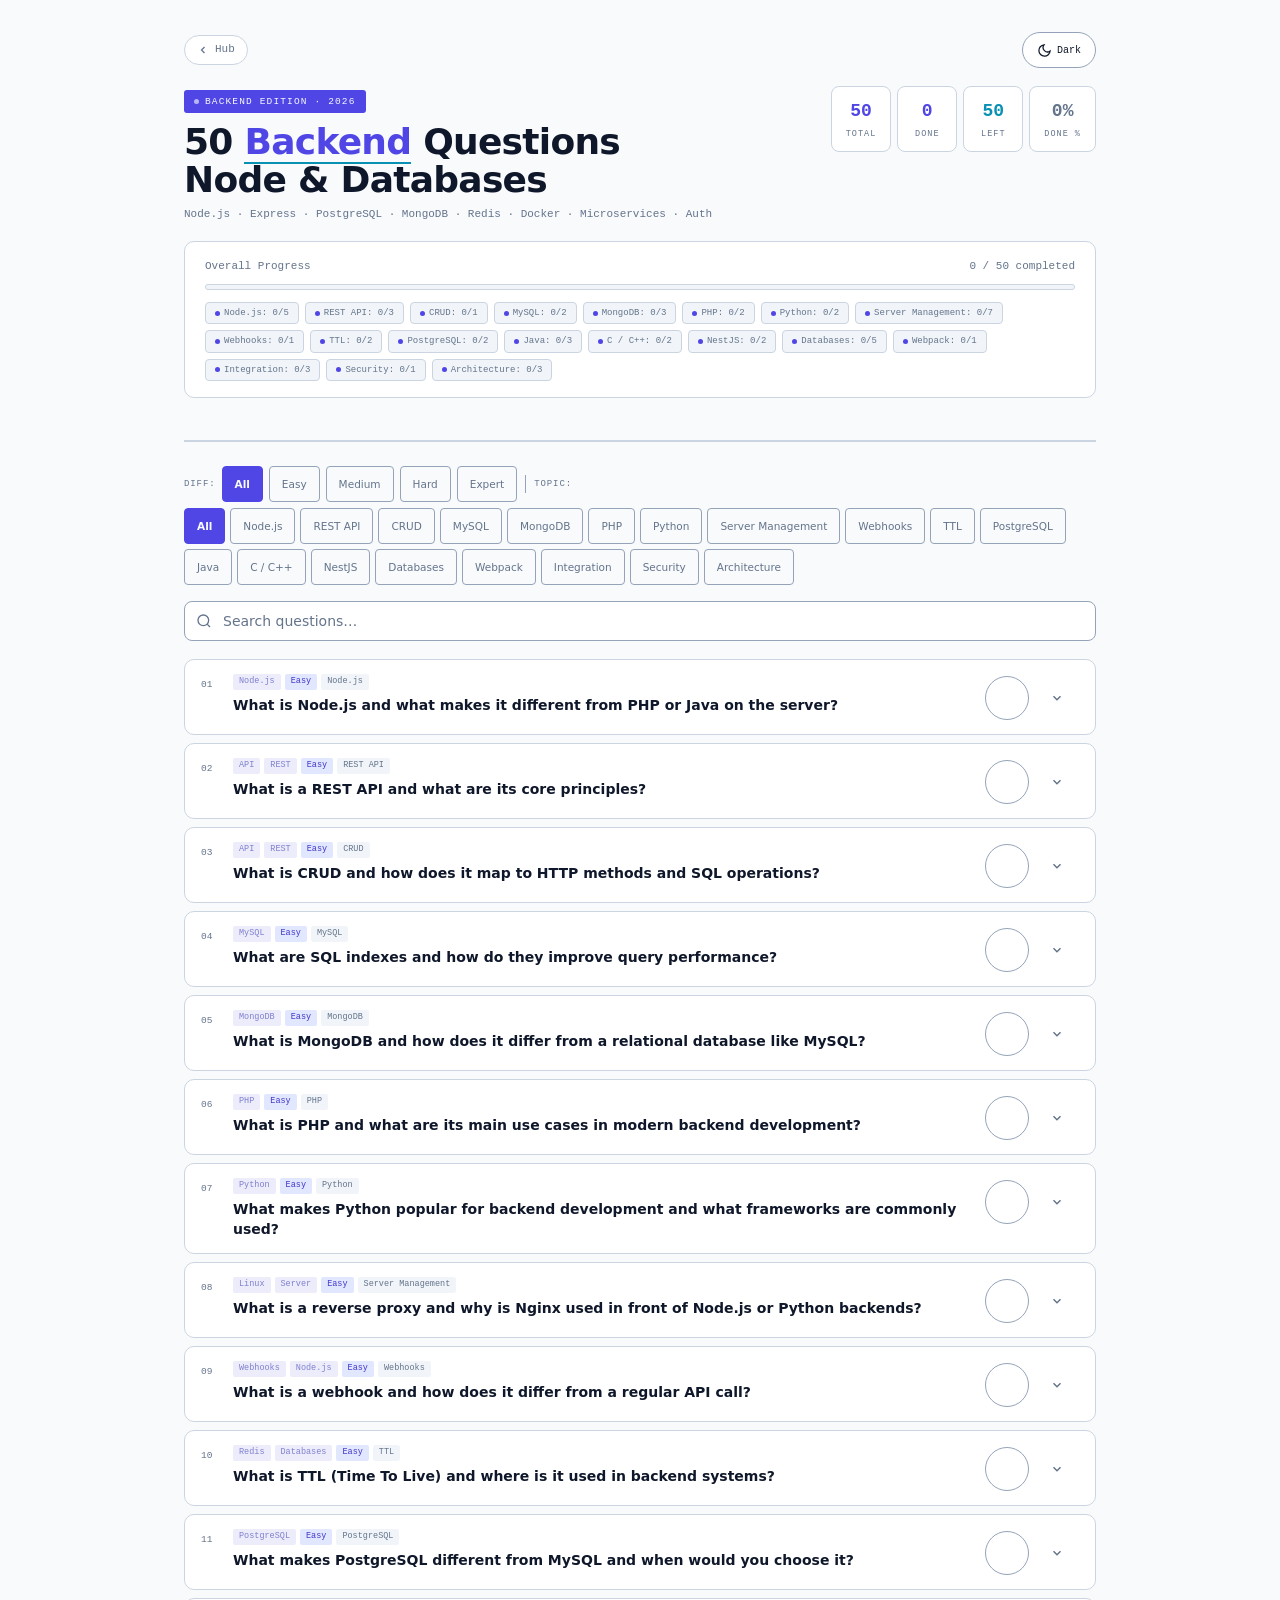
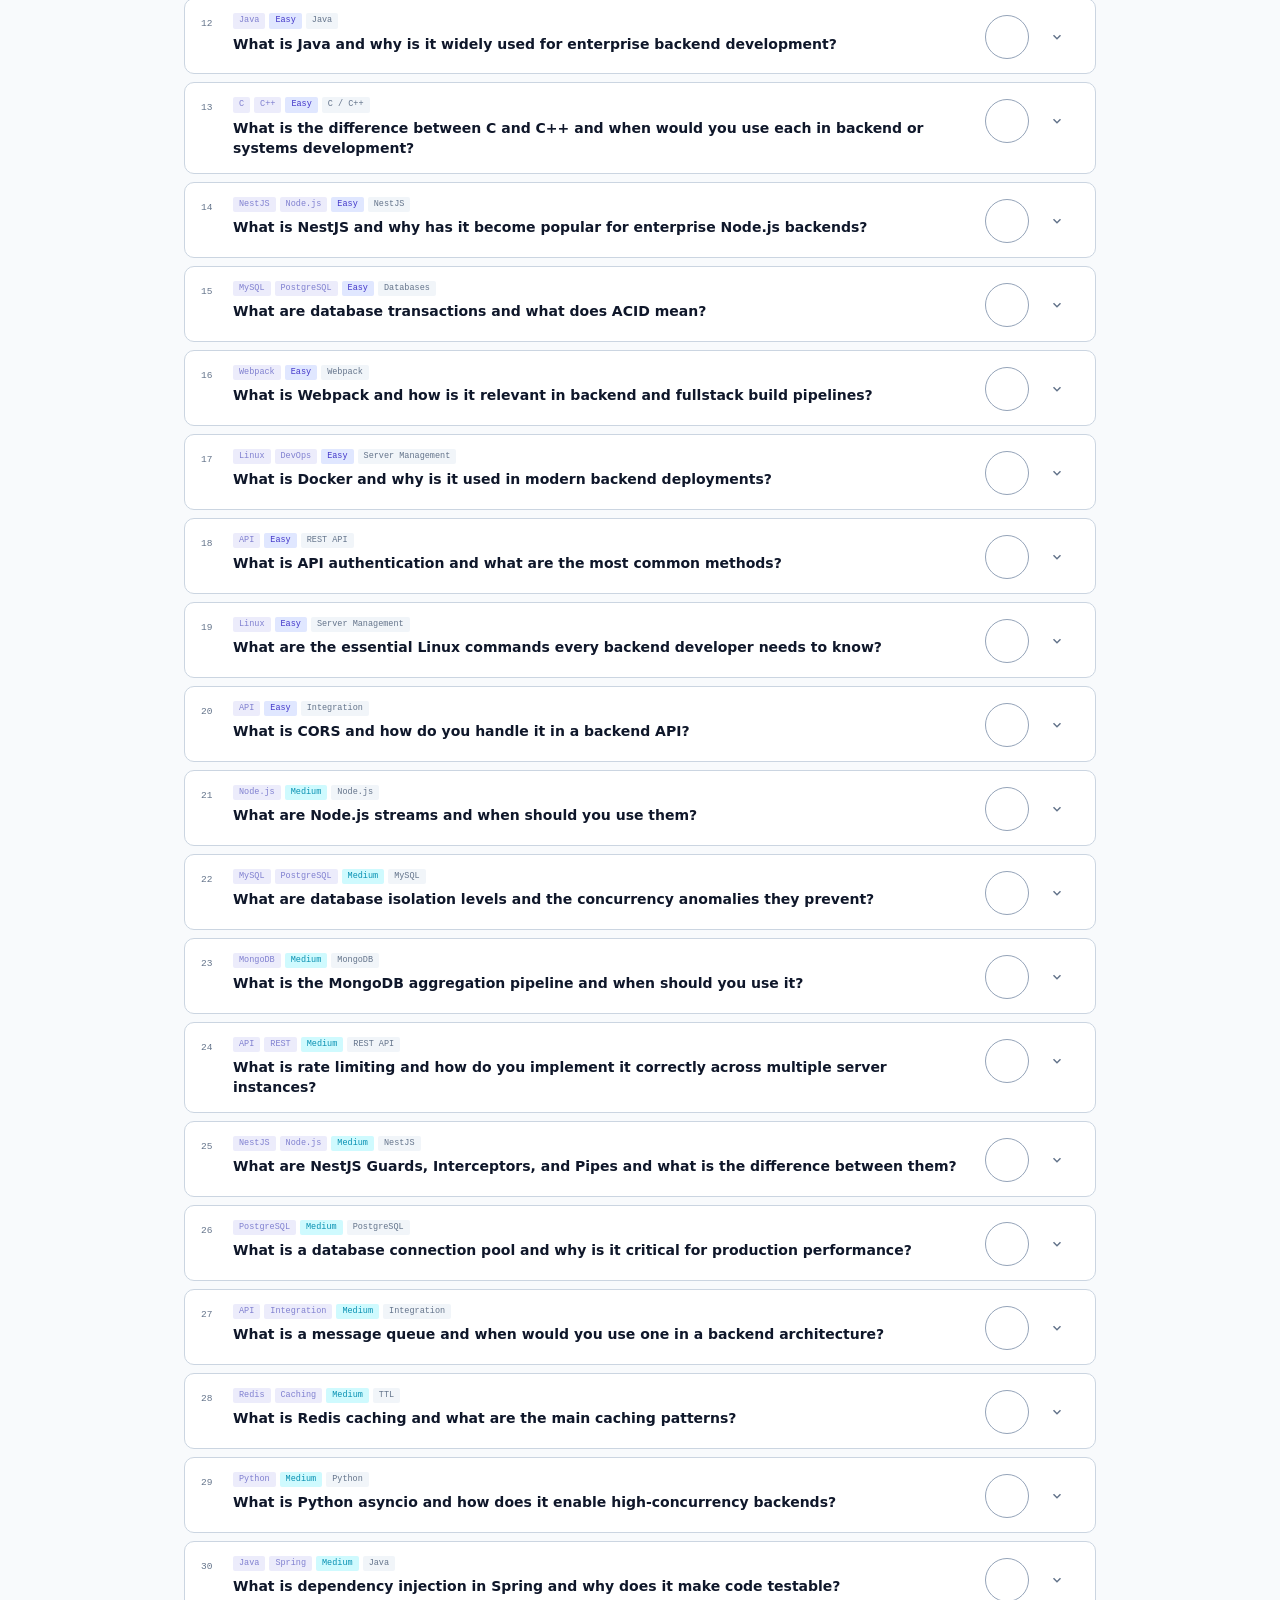
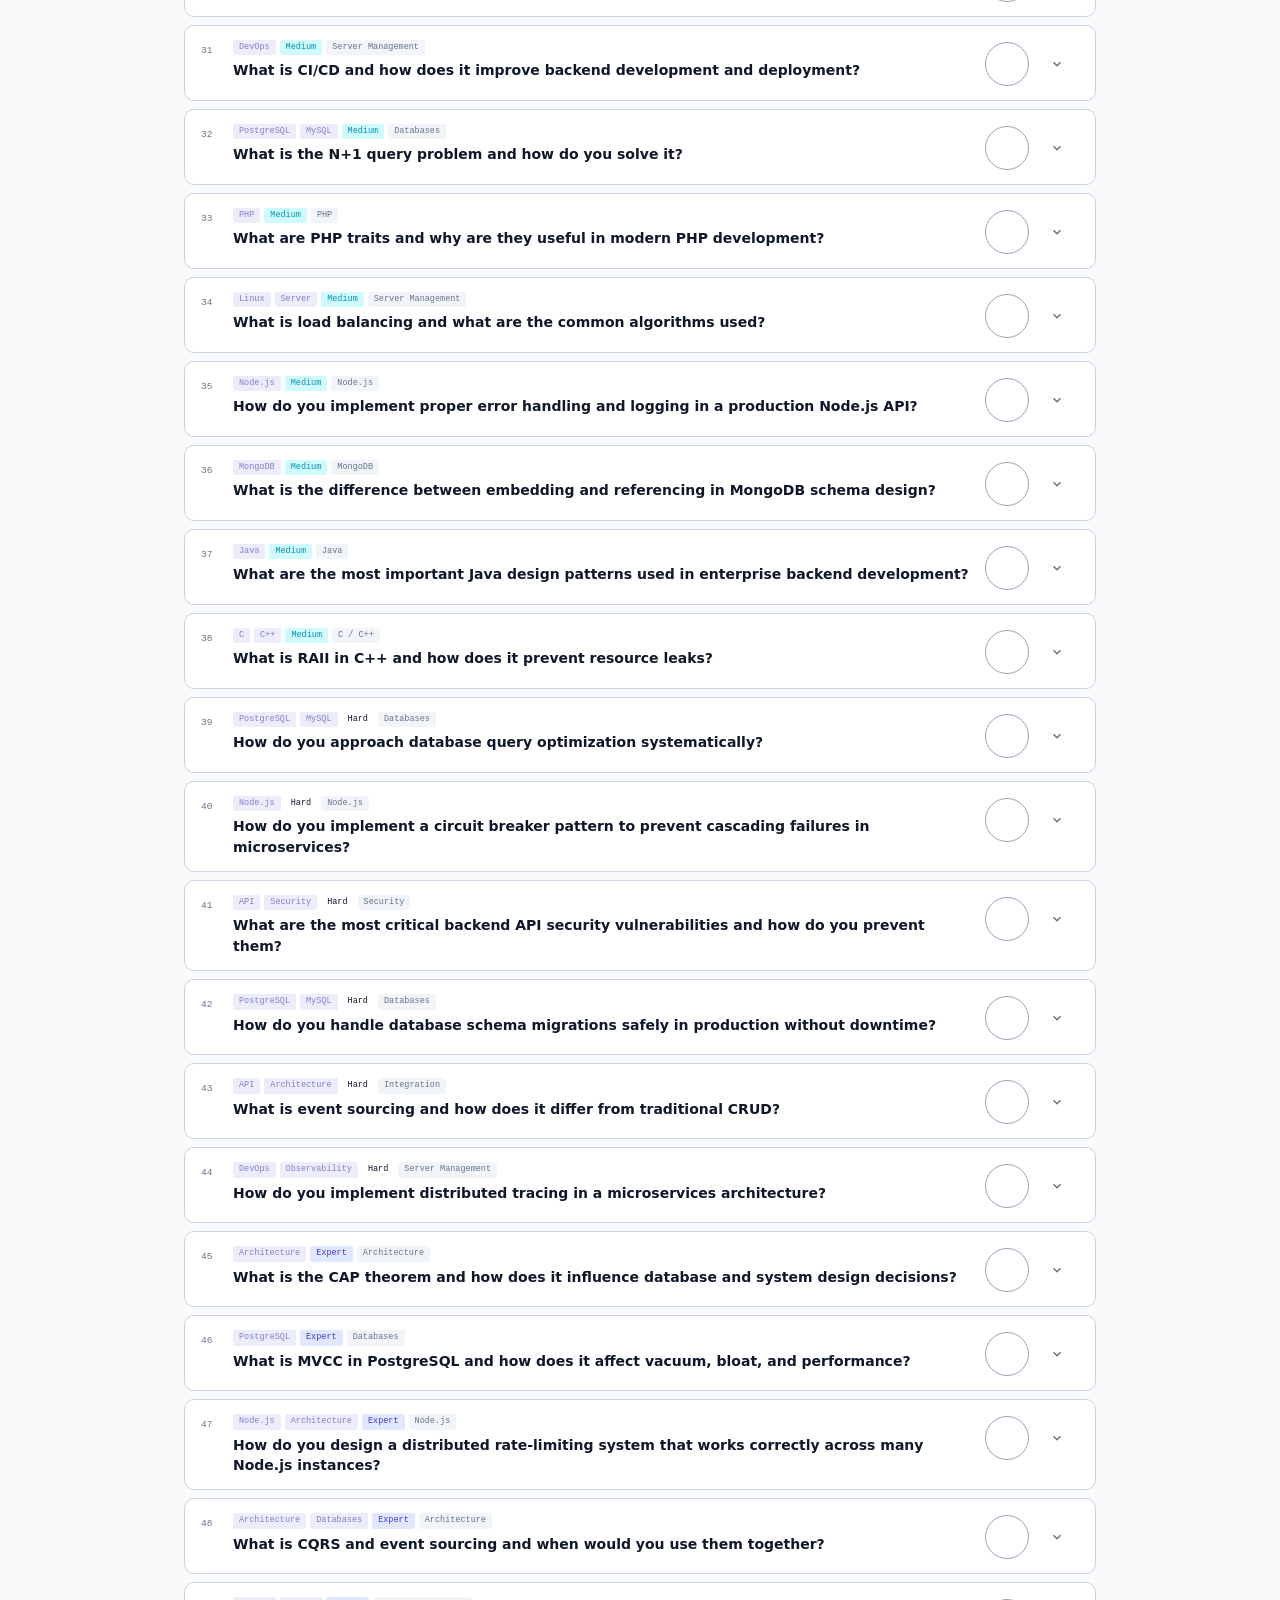
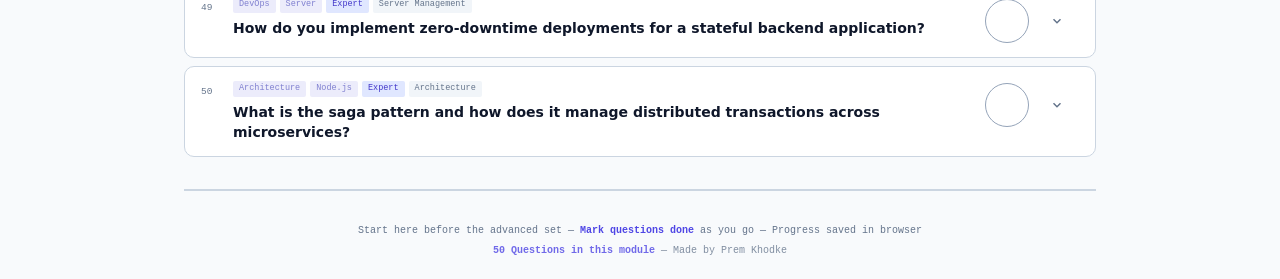
==== commit d7274c3e: "CSP Changes" ====
--- a/backend-50/index.html
+++ b/backend-50/index.html
@@ -5,13 +5,12 @@
   <meta charset="UTF-8">
   <meta name="viewport" content="width=device-width, initial-scale=1.0">
 
-  <!-- Security headers -->
+  <!-- Security headers (CSP defined centrally in ../assets/js/csp.js) -->
+  <!-- Note: X-Frame-Options and frame-ancestors must be set as HTTP response headers, not <meta> tags -->
+  <script src="../assets/js/csp.js"></script>
   <meta http-equiv="X-Content-Type-Options" content="nosniff">
-  <meta http-equiv="X-Frame-Options" content="DENY">
   <meta http-equiv="Referrer-Policy" content="strict-origin-when-cross-origin">
   <meta http-equiv="Permissions-Policy" content="camera=(), microphone=(), geolocation=()">
-  <meta http-equiv="Content-Security-Policy"
-    content="default-src 'self'; script-src 'self'; style-src 'self' https://fonts.googleapis.com; font-src 'self' https://fonts.gstatic.com; img-src 'self' data:; connect-src 'none'; frame-ancestors 'none'; base-uri 'self'; form-action 'self';">
 
   <!-- SEO -->
   <title>50 Basic Full Stack Interview Questions — React, JS, CSS, Node &amp; More</title>
